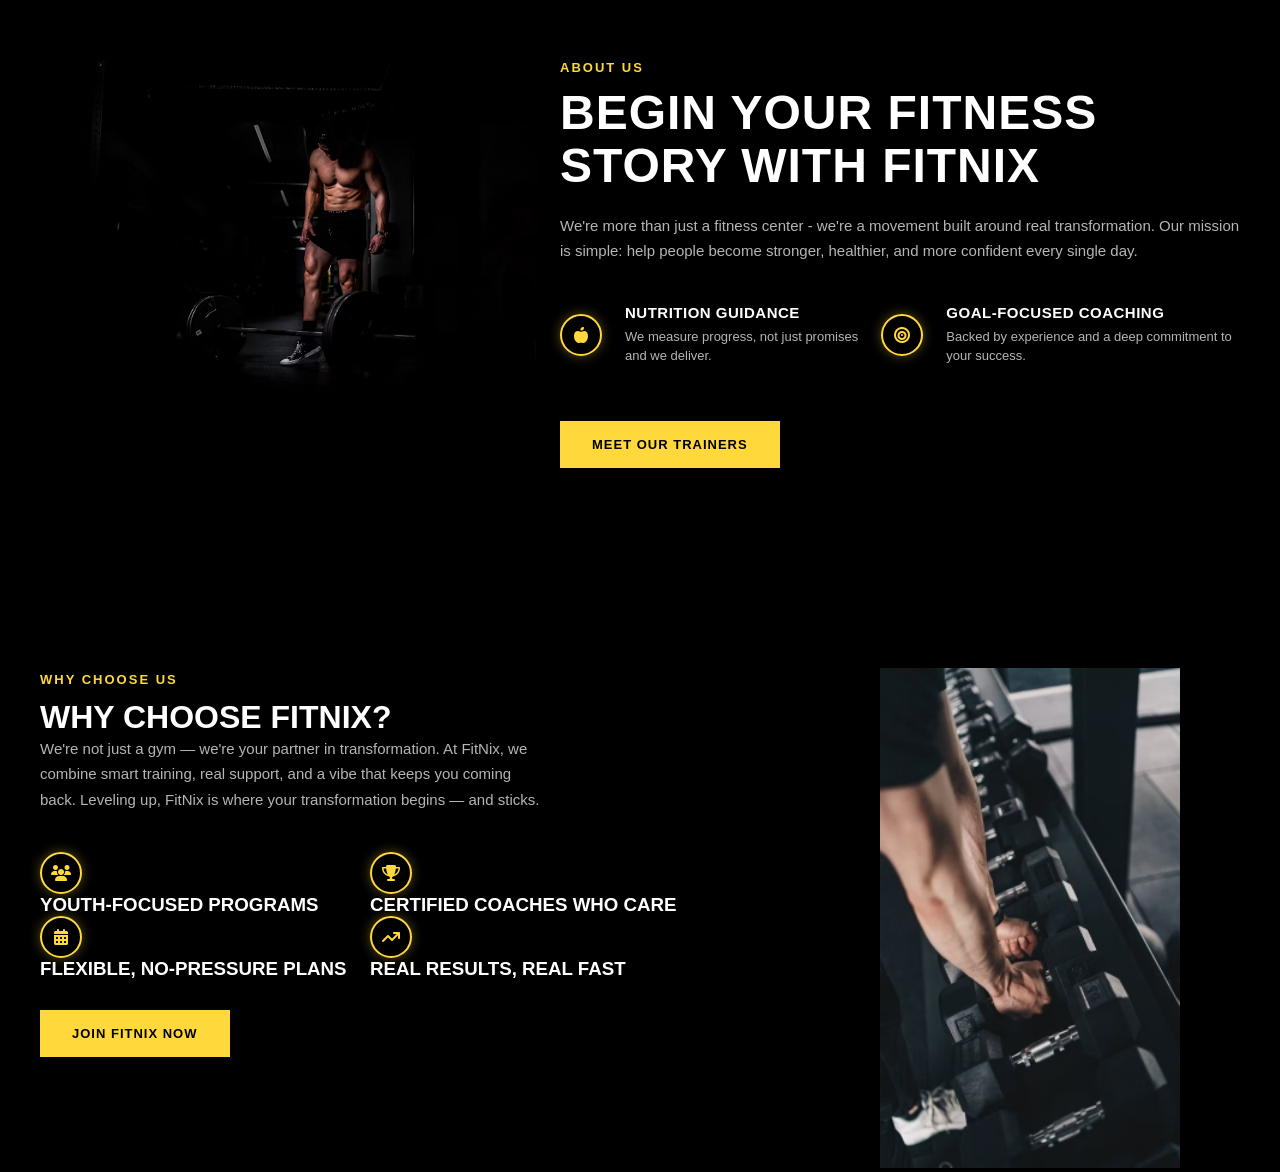
==== about.html @ 38796e78 "ajouter un style CSS au page why choose fitnix?" ====
<!DOCTYPE html>
<html lang="en">
<head>
    <meta charset="UTF-8">
    <meta name="viewport" content="width=device-width, initial-scale=1.0">
    <title>About Us | Your Journey to a Healthier, Stronger You</title>
    <link rel="stylesheet" href="css/about.css">
    <link rel="stylesheet" href="https://cdnjs.cloudflare.com/ajax/libs/font-awesome/6.5.0/css/all.min.css">
</head>
<body>
<section class="About">
    <div class="image">
        <img src="image/aboutimg.jpg"  alt="">
    </div>

    <div class="prin">

        <div class="big-title">
            <p class="about-label">ABOUT US</p>
            <h1>BEGIN YOUR FITNESS STORY WITH FITNIX</h1>
            <p>We're more than just a fitness center - we're a movement built around real transformation. Our mission is simple: help people become stronger, healthier, and more confident every single day.</p>
        </div>
        <div class="icons-div">
        <div class="title-min">
            <i class="fa-solid fa-apple-whole"></i>
            <h3>NUTRITION GUIDANCE</h3>
            <p>We measure progress, not just promises and we deliver.</p>
        </div>

        <div class="title-minn">
            <i class="fa-solid fa-bullseye"></i>
            <h3>GOAL-FOCUSED COACHING</h3>
            <p>Backed by experience and a deep commitment to your success.</p>
        </div>
        </div>

        <div class="button">
            <button type="submit" class="submit-button">MEET OUR TRAINERS</button>
        </div>

    </div>
 </section>
   <div class="imagee">
        <img src="image/about2.jpg" alt="">
    </div>
<div class= "totale">
    <div class="big-titlee">

        <p class="about-label">WHY CHOOSE US</p>
        <h1>WHY CHOOSE FITNIX?</h1>
        <p>We're not just a gym — we're your partner in transformation. At FitNix, we combine smart training, real support, and a vibe that keeps you coming back. Leveling up, FitNix is where your transformation begins — and sticks.</p>
    </div>
<div class="icon-div">
    <div class="titles-min">
        <i class="fa-solid fa-users"></i>
      <h3>YOUTH-FOCUSED PROGRAMS</h3>
    
    
         <i class="fa-solid fa-calendar-days"></i>
        <h3>FLEXIBLE, NO-PRESSURE PLANS</h3>
    </div>

    <div class="titles-minn">
        
        
       <i class="fa-solid fa-trophy"></i>
        <h3>CERTIFIED COACHES WHO CARE</h3>
        
            <i class="fa-solid fa-arrow-trend-up"></i>
 
                  <h3>REAL RESULTS, REAL FAST</h3>
    
    </div>
</div>
    <div class="button">
            <button type="submit" class="submit-button">JOIN FITNIX NOW
        </button>
    </div>
</div>


</body>
</html>
---- css/about.css ----
* {
    margin: 0;
    padding: 0;
    box-sizing: border-box;
}

body {
    background: black;
    color: #fff;
    font-family: 'Arial', sans-serif;
    padding: 60px 40px;
}

.About{
    display: flex;
    gap: 20px;
}
.image img {
    object-fit: cover;
    display: block;
    width: 500px;
    height: 100%;
}
.image
.prin {
    max-width: 600px;
}

.about-label {
    color: #FFD93B;
    font-size: 13px;
    font-weight: 700;
    letter-spacing: 2px;
    text-transform: uppercase;
    margin-bottom: 12px;
}

.big-title h1 {
    font-size: 48px;
    font-weight: 900;
    line-height: 1.1;
    text-transform: uppercase;
    margin-bottom: 20px;
    letter-spacing: 1px;
}

.big-title > p:not(.about-label) {
    color: #b5b5b5;
    font-size: 15px;
    line-height: 1.7;
    margin-bottom: 40px;
}

.title-min,
.title-minn {
    display: grid;
    grid-template-columns: 50px 1fr;
    grid-template-rows: auto auto;
    column-gap: 15px;
    row-gap: 6px;
    margin-bottom: 25px;
    align-items: center;
}

.title-min i,
.title-minn i {
    grid-row: 1 / 3;
    width: 42px;
    height: 42px;
    border: 2px solid #FFD93B;
    border-radius: 50%;
    display: flex;
    align-items: center;
    justify-content: center;
    color: #FFD93B;
    font-size: 16px;
    box-shadow: 0 0 12px rgba(255, 217, 59, 0.35);
    transition: all 0.3s ease;
}

.title-min i:hover,
.title-minn i:hover {
    background: #FFD93B;
    color: #000;
    box-shadow: 0 0 22px rgba(255, 217, 59, 0.8);
}

.title-min h3,
.title-minn h3 {
    font-size: 15px;
    font-weight: 800;
    text-transform: uppercase;
    letter-spacing: 0.5px;
    color: #fff;
}
.icons-div{
    display: flex;
}
.title-min p,
.title-minn p {
    font-size: 13px;
    color: #b5b5b5;
    line-height: 1.5;
}

.button {
    margin-top: 30px;
}

.submit-button {
    background: #FFD93B;
    color: #000;
    border: none;
    padding: 16px 32px;
    font-weight: 800;
    font-size: 13px;
    letter-spacing: 1px;
    text-transform: uppercase;
    cursor: pointer;
    transition: all 0.3s ease;
}

.submit-button:hover {
    background: #fff;
    transform: translateY(-2px);
    box-shadow: 0 6px 20px rgba(255, 217, 59, 0.4);
}

.imagee img{
    margin-left:70%;
    margin-top: 200px;
    width: 300px;
    height: 500px;

}
.totale{
    margin-top: -500px;
}

.big-titlee> p:not(.about-label) {
    color: #b5b5b5;
    font-size: 15px;
    line-height: 1.7;
    margin-bottom: 40px;
    width: 500px;
    
}
.titles-min,.titles-minn{
     
    grid-template-columns: 50px 1fr;
    grid-template-rows: auto auto;
    column-gap: 15px;
    row-gap: 6px;
    margin-bottom: 25px;
    align-items: center;
}


.titles-min i,
.titles-minn i{
     grid-row: 1 / 3;
    width: 42px;
    height: 42px;
    border: 2px solid #FFD93B;
    border-radius: 50%;
    display: flex;
    align-items: center;
    justify-content: center;
    color: #FFD93B;
    font-size: 16px;
    box-shadow: 0 0 12px rgba(255, 217, 59, 0.35);
    transition: all 0.3s ease;
     
}
.titles-min i:hover,
.titles-minn i:hover{
     background: #FFD93B;
    color: #000;
    box-shadow: 0 0 22px rgba(255, 217, 59, 0.8);
}


.titles-minn{
    margin-top: -153px;
    margin-left:330px;
}
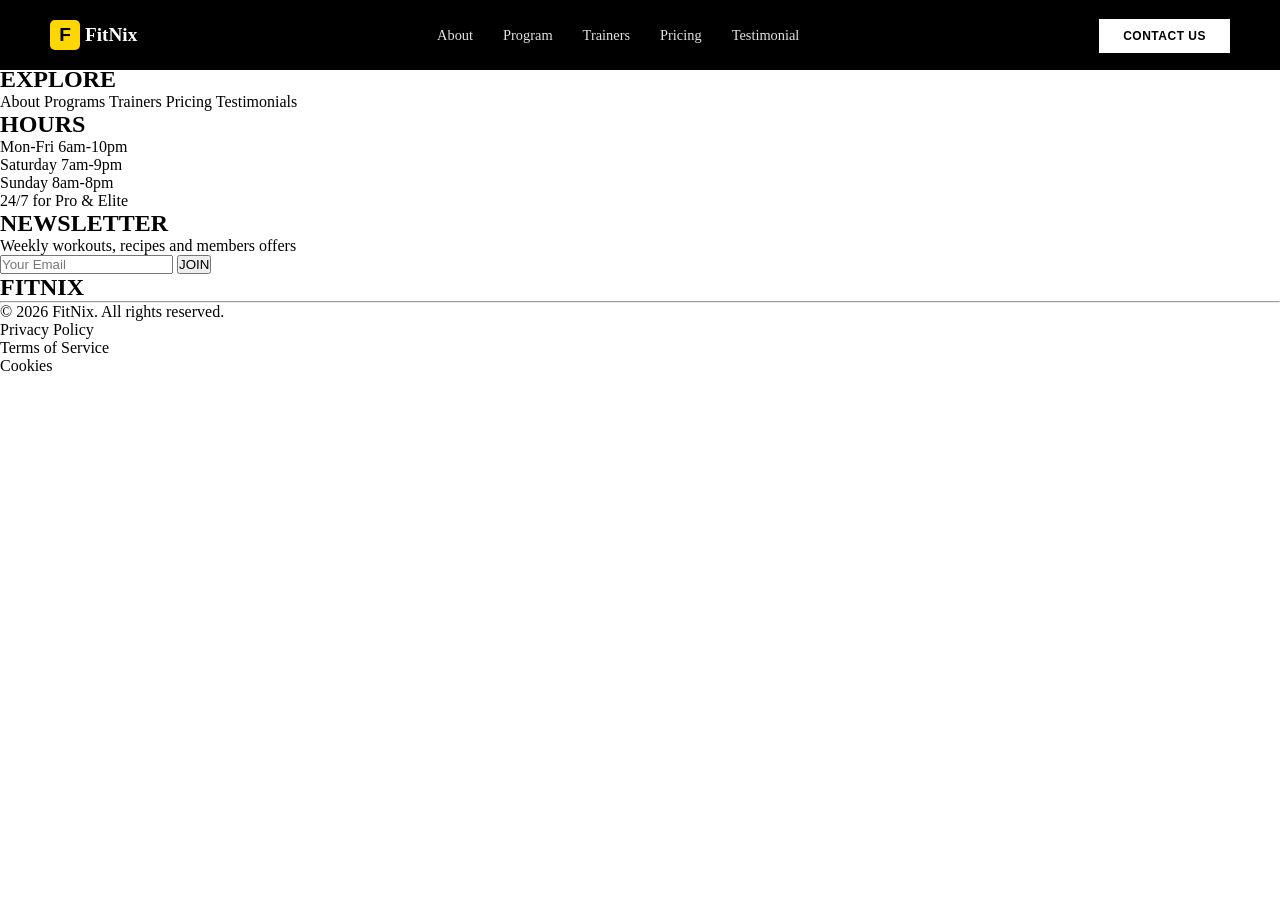
==== commit f477c189: "Ajouté about.html with navigation and footer html structure" ====
--- a/about.html
+++ b/about.html
@@ -1,83 +1,98 @@
-<!DOCTYPE html>
-<html lang="en">
-<head>
-    <meta charset="UTF-8">
-    <meta name="viewport" content="width=device-width, initial-scale=1.0">
-    <title>About Us | Your Journey to a Healthier, Stronger You</title>
-    <link rel="stylesheet" href="css/about.css">
-    <link rel="stylesheet" href="https://cdnjs.cloudflare.com/ajax/libs/font-awesome/6.5.0/css/all.min.css">
-</head>
-<body>
-<section class="About">
-    <div class="image">
-        <img src="image/aboutimg.jpg"  alt="">
-    </div>
-
-    <div class="prin">
-
-        <div class="big-title">
-            <p class="about-label">ABOUT US</p>
-            <h1>BEGIN YOUR FITNESS STORY WITH FITNIX</h1>
-            <p>We're more than just a fitness center - we're a movement built around real transformation. Our mission is simple: help people become stronger, healthier, and more confident every single day.</p>
-        </div>
-        <div class="icons-div">
-        <div class="title-min">
-            <i class="fa-solid fa-apple-whole"></i>
-            <h3>NUTRITION GUIDANCE</h3>
-            <p>We measure progress, not just promises and we deliver.</p>
-        </div>
-
-        <div class="title-minn">
-            <i class="fa-solid fa-bullseye"></i>
-            <h3>GOAL-FOCUSED COACHING</h3>
-            <p>Backed by experience and a deep commitment to your success.</p>
-        </div>
-        </div>
-
-        <div class="button">
-            <button type="submit" class="submit-button">MEET OUR TRAINERS</button>
-        </div>
-
-    </div>
- </section>
-   <div class="imagee">
-        <img src="image/about2.jpg" alt="">
-    </div>
-<div class= "totale">
-    <div class="big-titlee">
-
-        <p class="about-label">WHY CHOOSE US</p>
-        <h1>WHY CHOOSE FITNIX?</h1>
-        <p>We're not just a gym — we're your partner in transformation. At FitNix, we combine smart training, real support, and a vibe that keeps you coming back. Leveling up, FitNix is where your transformation begins — and sticks.</p>
-    </div>
-<div class="icon-div">
-    <div class="titles-min">
-        <i class="fa-solid fa-users"></i>
-      <h3>YOUTH-FOCUSED PROGRAMS</h3>
-    
-    
-         <i class="fa-solid fa-calendar-days"></i>
-        <h3>FLEXIBLE, NO-PRESSURE PLANS</h3>
-    </div>
-
-    <div class="titles-minn">
-        
-        
-       <i class="fa-solid fa-trophy"></i>
-        <h3>CERTIFIED COACHES WHO CARE</h3>
-        
-            <i class="fa-solid fa-arrow-trend-up"></i>
- 
-                  <h3>REAL RESULTS, REAL FAST</h3>
-    
-    </div>
-</div>
-    <div class="button">
-            <button type="submit" class="submit-button">JOIN FITNIX NOW
-        </button>
-    </div>
-</div>
-
-
-</body>
-</html>+<!DOCTYPE html>
+<html lang="fr">
+<head>
+    <meta charset="UTF-8">
+    <meta name="viewport" content="width=device-width, initial-scale=1.0">
+    <title>Navbar FitNix</title>
+    <link rel="stylesheet" href="./css/navigation.css">
+    <link rel="stylesheet" href="./css/footer.css"> 
+</head>
+<body>
+    
+    <nav class="navbar">
+        <div class="logo">
+            <div class="logo-icon">F</div>
+            <span class="logo-text">FitNix</span>
+        </div>
+
+        <ul class="nav-links">
+            <li><a href="#">About</a></li>
+            <li><a href="#">Program</a></li>
+            <li><a href="#">Trainers</a></li>
+            <li><a href="#">Pricing</a></li>
+            <li><a href="#">Testimonial</a></li>
+        </ul>
+
+        <div class="nav-action">
+            <a href="#" class="btn-contact">CONTACT US</a>
+        </div>
+    </nav>
+
+    <footer>
+        <div class="container">
+            <div class="logo-con">
+                <div class="logo">
+                <div class="logo-icon">F</div>
+            <span class="logo-text">FitNix</span>
+                </div>
+                <p>Science-backend training, expert coaching 
+                   and a community that never lets you quit
+                </p>
+                <div class ="logos">
+                    <a>IG</a>
+                    <a>FB</a>
+                    <a>X</a>
+                    <a>YT</a>
+                    <a>TT</a>
+                </div>
+            </div>
+            
+
+            <div class="explore-con">
+                <h2>EXPLORE</h2>
+                    <nav class="explore-nav">
+                    <a>About</a>
+                    <a>Programs</a>
+                    <a>Trainers</a>
+                    <a>Pricing</a>
+                    <a>Testimonials</a>
+                    </nav>
+            </div>
+            <div class="hours-con">
+                
+                    <h2>HOURS</h2>
+                    <nav class="hours-nav">
+                    <ul>
+                        <li>Mon-Fri 6am-10pm</li>
+                        <li>Saturday 7am-9pm</li>
+                        <li>Sunday 8am-8pm</li>
+                        <li class="4th">24/7 for Pro & Elite</li>
+                    </ul>
+                </nav>
+            </div>
+            <div class="sell-con">
+                <h2>NEWSLETTER</h2>
+                <p>Weekly workouts, recipes and members offers</p>
+                    <form class="footer-form">
+                    <input class="setter-inp" placeholder="Your Email">
+                    <button class="but font-but">JOIN</button>
+                    </form>
+            </div>
+            </div>
+            <div class="footer-title">
+                <h2>FITNIX</h2>
+            </div>
+            <hr>
+            <div class="footer-bottom">
+            <span>© 2026 FitNix. All rights reserved.</span>
+            <div class="p-bottom">
+                <p>Privacy Policy</p>
+                <p>Terms of Service</p>
+                <p>Cookies</p>
+            </div>
+            </div>
+    </footer>
+    
+
+</body>
+</html>
--- a/css/navigation.css
+++ b/css/navigation.css
@@ -0,0 +1,90 @@
+* {
+            margin: 0;
+            padding: 0;
+            box-sizing: border-box;
+        }
+
+        @import url('https://fonts.googleapis.com/css2?family=Oswald:wght@700&display=swap');
+
+        .navbar {
+            display: flex;
+            justify-content: space-between;
+            align-items: center;
+            padding: 20px 50px;
+            background-color: transparent;
+            width: 100%;
+            position: absolute;
+            top: 0;
+            left: 0;
+            z-index: 1000;
+            background-color: black;
+            position: fixed;
+        }
+
+        .logo {
+            display: flex;
+            align-items: center;
+            gap: 5px;
+            color: white;
+            font-weight: bold;
+            font-size: 1.2rem;
+        }
+
+        .logo-icon {
+            background-color: #FFD700;
+            color: #000;
+            width: 30px;
+            height: 30px;
+            display: flex;
+            justify-content: center;
+            align-items: center;
+            border-radius: 5px;
+            font-weight: 900;
+            font-family: 'Oswald', sans-serif;
+        }
+
+        .nav-links {
+            display: flex;
+            list-style: none;
+            gap: 30px;
+        }
+
+        .nav-links li a {
+            text-decoration: none;
+            color: #e0e0e0;
+            font-size: 0.9rem;
+            font-weight: 400;
+            transition: color 0.3s ease;
+        }
+
+        .nav-links li a:hover {
+            color: #fff;
+        }
+
+        .btn-contact {
+            text-decoration: none;
+            background-color: #ffffff;
+            color: #000000;
+            padding: 10px 24px;
+            font-size: 0.75rem;
+            font-weight: 700;
+            text-transform: uppercase;
+            letter-spacing: 0.5px;
+            transition: background-color 0.3s ease;
+            font-family: 'Oswald', sans-serif;
+        }
+
+        .btn-contact:hover {
+            background-color: #ddd;
+        }
+
+        @media (max-width: 900px) {
+            .navbar {
+                padding: 20px;
+            }
+            .nav-links {
+                display: none;
+            }
+        }
+        main{width: 100%;height: 600px;}
+       
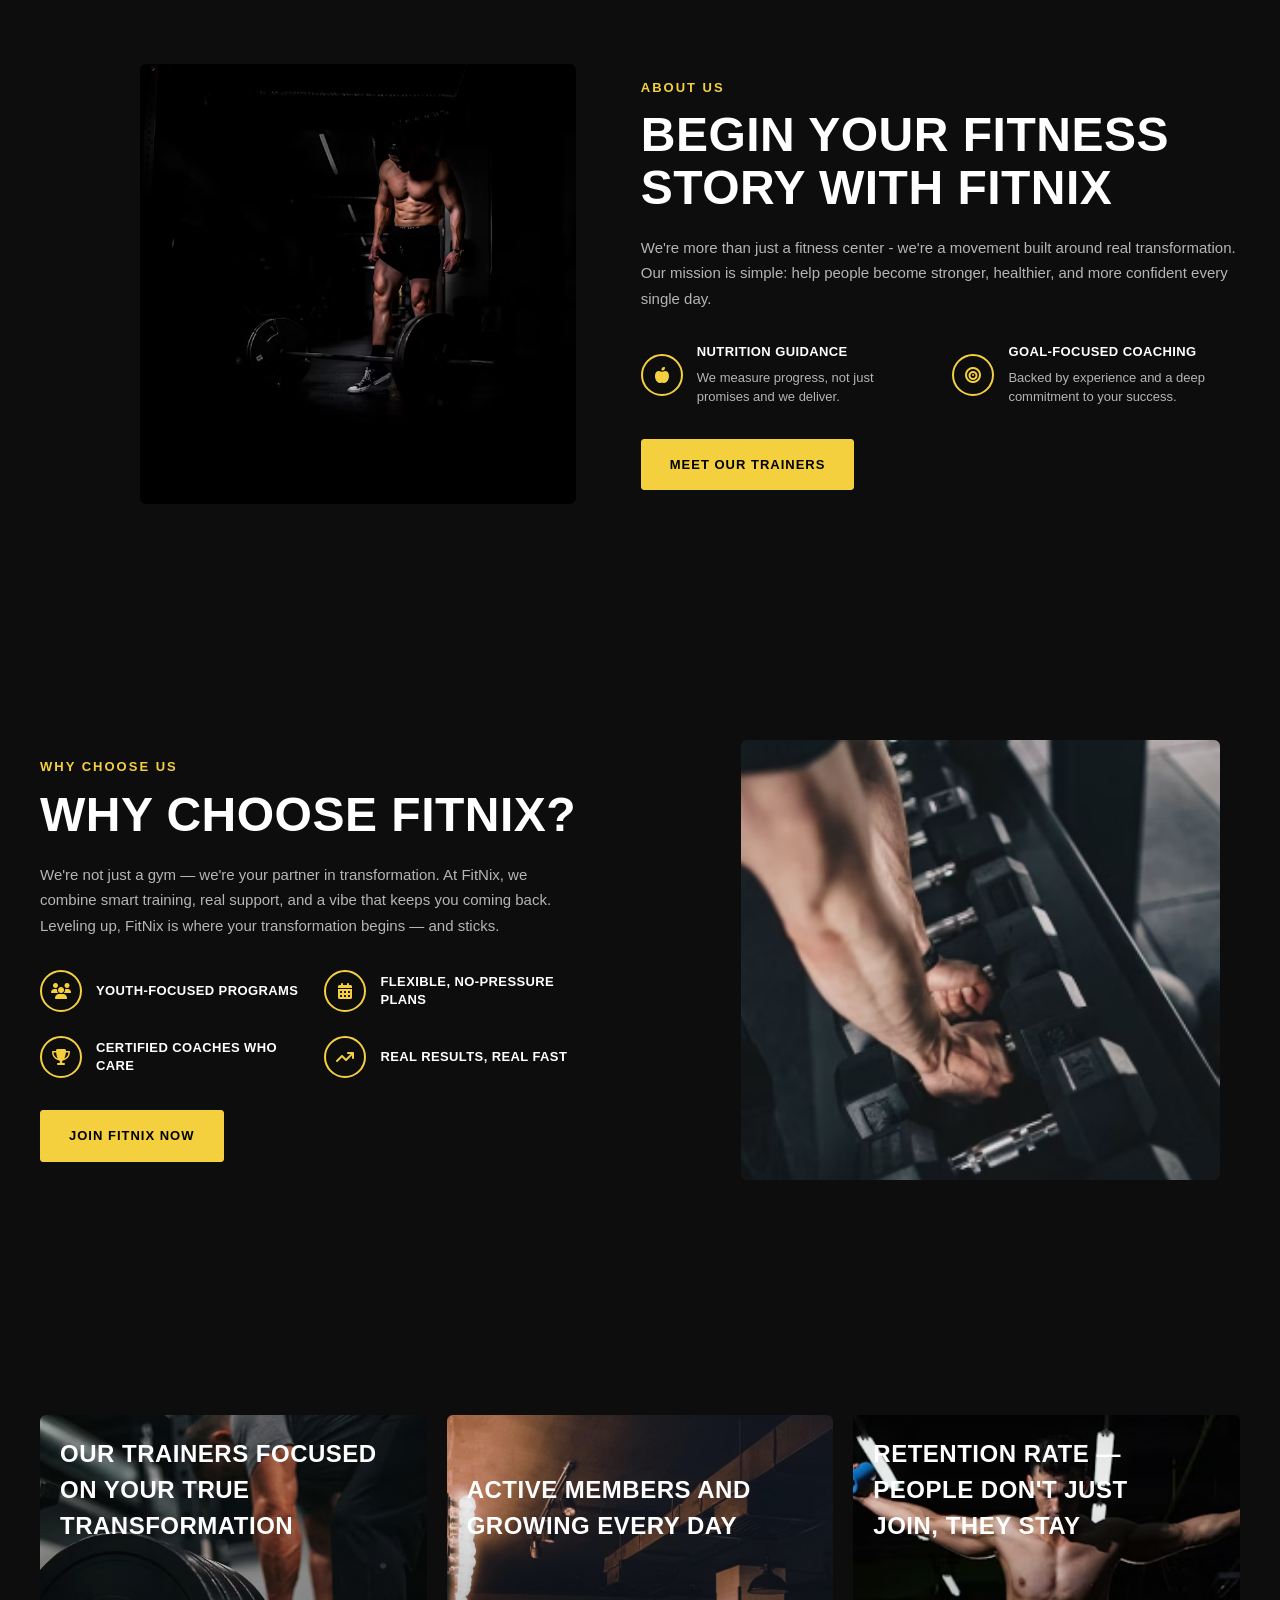
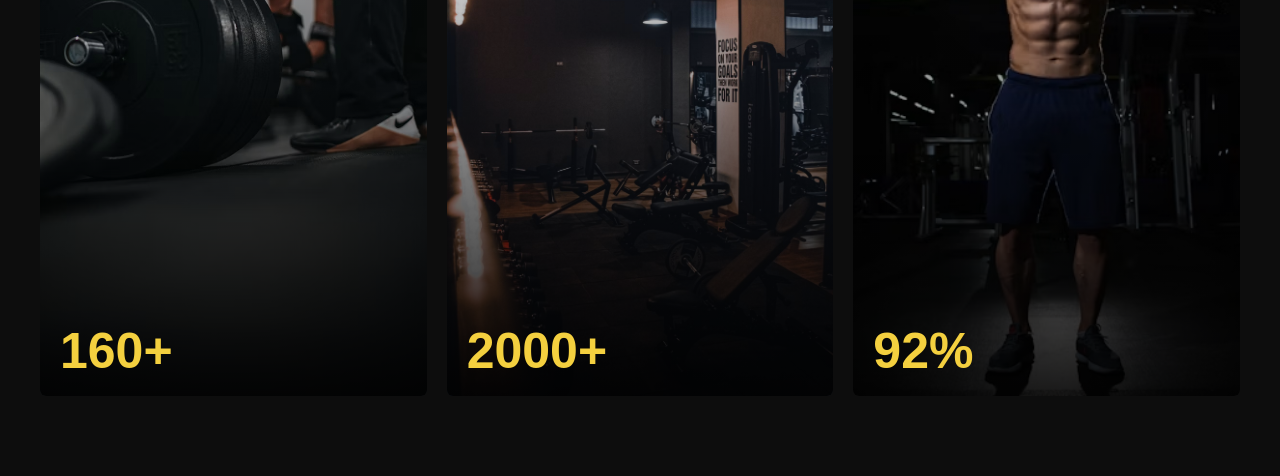
==== commit 3ed1355e: "Update About Us images, styling, and text overlays" ====
--- a/about.html
+++ b/about.html
@@ -1,98 +1,106 @@
-<!DOCTYPE html>
-<html lang="fr">
-<head>
-    <meta charset="UTF-8">
-    <meta name="viewport" content="width=device-width, initial-scale=1.0">
-    <title>Navbar FitNix</title>
-    <link rel="stylesheet" href="./css/navigation.css">
-    <link rel="stylesheet" href="./css/footer.css"> 
-</head>
-<body>
-    
-    <nav class="navbar">
-        <div class="logo">
-            <div class="logo-icon">F</div>
-            <span class="logo-text">FitNix</span>
-        </div>
-
-        <ul class="nav-links">
-            <li><a href="#">About</a></li>
-            <li><a href="#">Program</a></li>
-            <li><a href="#">Trainers</a></li>
-            <li><a href="#">Pricing</a></li>
-            <li><a href="#">Testimonial</a></li>
-        </ul>
-
-        <div class="nav-action">
-            <a href="#" class="btn-contact">CONTACT US</a>
-        </div>
-    </nav>
-
-    <footer>
-        <div class="container">
-            <div class="logo-con">
-                <div class="logo">
-                <div class="logo-icon">F</div>
-            <span class="logo-text">FitNix</span>
-                </div>
-                <p>Science-backend training, expert coaching 
-                   and a community that never lets you quit
-                </p>
-                <div class ="logos">
-                    <a>IG</a>
-                    <a>FB</a>
-                    <a>X</a>
-                    <a>YT</a>
-                    <a>TT</a>
-                </div>
-            </div>
-            
-
-            <div class="explore-con">
-                <h2>EXPLORE</h2>
-                    <nav class="explore-nav">
-                    <a>About</a>
-                    <a>Programs</a>
-                    <a>Trainers</a>
-                    <a>Pricing</a>
-                    <a>Testimonials</a>
-                    </nav>
-            </div>
-            <div class="hours-con">
-                
-                    <h2>HOURS</h2>
-                    <nav class="hours-nav">
-                    <ul>
-                        <li>Mon-Fri 6am-10pm</li>
-                        <li>Saturday 7am-9pm</li>
-                        <li>Sunday 8am-8pm</li>
-                        <li class="4th">24/7 for Pro & Elite</li>
-                    </ul>
-                </nav>
-            </div>
-            <div class="sell-con">
-                <h2>NEWSLETTER</h2>
-                <p>Weekly workouts, recipes and members offers</p>
-                    <form class="footer-form">
-                    <input class="setter-inp" placeholder="Your Email">
-                    <button class="but font-but">JOIN</button>
-                    </form>
-            </div>
-            </div>
-            <div class="footer-title">
-                <h2>FITNIX</h2>
-            </div>
-            <hr>
-            <div class="footer-bottom">
-            <span>© 2026 FitNix. All rights reserved.</span>
-            <div class="p-bottom">
-                <p>Privacy Policy</p>
-                <p>Terms of Service</p>
-                <p>Cookies</p>
-            </div>
-            </div>
-    </footer>
-    
-
-</body>
-</html>
+<!DOCTYPE html>
+<html lang="en">
+<head>
+    <meta charset="UTF-8">
+    <meta name="viewport" content="width=device-width, initial-scale=1.0">
+    <title>About Us | Your Journey to a Healthier, Stronger You</title>
+    <link rel="stylesheet" href="css/about.css">
+    <link rel="stylesheet" href="https://cdnjs.cloudflare.com/ajax/libs/font-awesome/6.5.0/css/all.min.css">
+</head>
+<body>
+<main>
+<section class="about-section">
+    <div class="image">
+        <img src="image/man-standing-over-barbell.jpg" alt="Athlete preparing to lift a barbell">
+    </div>
+
+    <div class="prin">
+
+        <div class="big-title">
+            <p class="about-label">ABOUT US</p>
+            <h1>BEGIN YOUR FITNESS STORY WITH FITNIX</h1>
+            <p>We're more than just a fitness center - we're a movement built around real transformation. Our mission is simple: help people become stronger, healthier, and more confident every single day.</p>
+        </div>
+        <div class="icons-div">
+        <div class="title-min">
+            <i class="fa-solid fa-apple-whole"></i>
+            <h3>NUTRITION GUIDANCE</h3>
+            <p>We measure progress, not just promises and we deliver.</p>
+        </div>
+
+        <div class="title-minn">
+            <i class="fa-solid fa-bullseye"></i>
+            <h3>GOAL-FOCUSED COACHING</h3>
+            <p>Backed by experience and a deep commitment to your success.</p>
+        </div>
+        </div>
+        <div class="button">
+            <a href="contact.html" class="submit-button">MEET OUR TRAINERS</a>
+        </div>
+
+    </div>
+ </section>
+<section class="why-section">
+<div class="totale">
+    <div class="big-titlee">
+
+        <p class="about-label">WHY CHOOSE US</p>
+        <h2>WHY CHOOSE FITNIX?</h2>
+        <p>We're not just a gym — we're your partner in transformation. At FitNix, we combine smart training, real support, and a vibe that keeps you coming back. Leveling up, FitNix is where your transformation begins — and sticks.</p>
+    </div>
+<div class="why-features">
+    <article class="why-feature">
+        <i class="fa-solid fa-users"></i>
+        <h3>YOUTH-FOCUSED PROGRAMS</h3>
+    </article>
+
+    <article class="why-feature">
+        <i class="fa-solid fa-calendar-days"></i>
+        <h3>FLEXIBLE, NO-PRESSURE PLANS</h3>
+    </article>
+
+    <article class="why-feature">
+        <i class="fa-solid fa-trophy"></i>
+        <h3>CERTIFIED COACHES WHO CARE</h3>
+    </article>
+
+    <article class="why-feature">
+        <i class="fa-solid fa-arrow-trend-up"></i>
+        <h3>REAL RESULTS, REAL FAST</h3>
+    </article>
+</div>
+    <div class="button">
+        <a href="contact.html" class="submit-button">JOIN FITNIX NOW</a>
+    </div>
+</div>
+    <div class="imagee about2">
+        <img src="image/about2.jpg" alt="Athlete training with weights">
+    </div>
+</section>
+
+<section class="stats-section" aria-label="FitNix at a glance">
+    <article class="stat-card">
+        <img src="image/barbell-deadlift-closeup.jpg" alt="" loading="lazy">
+        <div class="info">
+            <p>OUR TRAINERS FOCUSED ON YOUR TRUE TRANSFORMATION</p>
+            <h2>160+</h2>
+        </div>
+    </article>
+    <article class="stat-card">
+        <img src="image/fitnix-contact-background.jpg" alt="" loading="lazy">
+        <div class="info">
+            <p>ACTIVE MEMBERS AND GROWING EVERY DAY</p>
+            <h2>2000+</h2>
+        </div>
+    </article>
+    <article class="stat-card">
+        <img src="image/man-cable-chest-fly.jpg" alt="" loading="lazy">
+        <div class="info">
+            <p>RETENTION RATE — PEOPLE DON'T JUST JOIN, THEY STAY</p>
+            <h2>92%</h2>
+        </div>
+    </article>
+</section>
+</main>
+</body>
+</html>
--- a/css/about.css
+++ b/css/about.css
@@ -0,0 +1,328 @@
+* {
+    margin: 0;
+    padding: 0;
+    box-sizing: border-box;
+}
+
+body {
+    background: #0d0d0d;
+    color: #fff;
+    font-family: Arial, Helvetica, sans-serif;
+    line-height: 1.5;
+}
+
+main {
+    width: min(1400px, 100%);
+    margin: 0 auto;
+    padding: 64px 40px 80px;
+}
+
+.about-section,
+.why-section {
+    display: grid;
+    grid-template-columns: minmax(0, 1fr) minmax(0, 1.1fr);
+    align-items: center;
+    gap: 56px;
+}
+
+.image,
+.imagee {
+    min-width: 0;
+    height: 50%;
+    width: 80%;
+    min-height: 440px;
+    overflow: hidden;
+    border-radius: 6px;
+    margin-left:100px ;
+}
+
+.image img,
+.imagee img {
+    display: block;
+    width: 100%;
+    height: 100%;
+    min-height: 440px;
+    object-fit: cover;
+}
+
+.prin,
+.totale {
+    min-width: 0;
+}
+
+.about-label {
+    margin-bottom: 12px;
+    color: #f4d03f;
+    font-size: 13px;
+    font-weight: 700;
+    letter-spacing: 2px;
+    text-transform: uppercase;
+}
+
+.big-title h1,
+.big-titlee h2 {
+    margin-bottom: 20px;
+    font-size: clamp(32px, 4vw, 48px);
+    font-weight: 900;
+    line-height: 1.1;
+    text-transform: uppercase;
+    letter-spacing: 0.5px;
+}
+
+.big-title > p:not(.about-label),
+.big-titlee > p:not(.about-label) {
+    max-width: 600px;
+    margin-bottom: 32px;
+    color: #b5b5b5;
+    font-size: 15px;
+    line-height: 1.7;
+}
+
+.icons-div,
+.why-features {
+    display: grid;
+    grid-template-columns: repeat(2, minmax(0, 1fr));
+    gap: 24px;
+}
+
+.title-min,
+.title-minn {
+    display: grid;
+    grid-template-columns: 44px minmax(0, 1fr);
+    grid-template-rows: auto auto;
+    align-items: center;
+    column-gap: 12px;
+    row-gap: 6px;
+}
+
+.title-min i,
+.title-minn i,
+.why-feature i {
+    grid-row: 1 / 3;
+    display: flex;
+    width: 42px;
+    height: 42px;
+    align-items: center;
+    justify-content: center;
+    border: 2px solid #f4d03f;
+    border-radius: 50%;
+    color: #f4d03f;
+    font-size: 16px;
+    transition: background-color 0.2s ease, color 0.2s ease, box-shadow 0.2s ease;
+}
+
+.title-min i:hover,
+.title-minn i:hover,
+.why-feature i:hover {
+    background: #f4d03f;
+    color: #000;
+    box-shadow: 0 0 18px rgba(244, 208, 63, 0.45);
+}
+
+.title-min h3,
+.title-minn h3,
+.why-feature h3 {
+    font-size: 13px;
+    font-weight: 800;
+    line-height: 1.4;
+    text-transform: uppercase;
+    letter-spacing: 0.4px;
+}
+
+.title-min p,
+.title-minn p {
+    color: #b5b5b5;
+    font-size: 13px;
+    line-height: 1.5;
+}
+
+.button {
+    margin-top: 32px;
+}
+
+.submit-button {
+    display: inline-block;
+    padding: 15px 28px;
+    border: 1px solid #f4d03f;
+    border-radius: 3px;
+    background: #f4d03f;
+    color: #000;
+    font-size: 13px;
+    font-weight: 800;
+    letter-spacing: 1px;
+    text-align: center;
+    text-decoration: none;
+    text-transform: uppercase;
+    transition: background-color 0.2s ease, color 0.2s ease, transform 0.2s ease;
+}
+
+.submit-button:hover {
+    transform: translateY(-2px);
+    background: #fff;
+    border-color: #fff;
+}
+
+.submit-button:focus-visible {
+    outline: 2px solid #fff;
+    outline-offset: 4px;
+}
+
+.why-section {
+    margin-top: 96px;
+}
+
+.why-feature {
+    display: grid;
+    grid-template-columns: 44px minmax(0, 1fr);
+    align-items: center;
+    column-gap: 12px;
+}
+
+.why-feature i {
+    grid-row: auto;
+}
+
+.stats-section {
+    display: grid;
+    grid-template-columns: repeat(3, minmax(0, 1fr));
+    gap: 20px;
+    margin-top: 96px;
+}
+
+.stat-card {
+    position: relative;
+    min-width: 0;
+    min-height: 260px;
+    overflow: hidden;
+    border-radius: 6px;
+    background: #1a1a1a;
+}
+
+.stat-card::after {
+    position: absolute;
+    inset: 0;
+    background: linear-gradient(0deg, rgba(0, 0, 0, 0.9), rgba(0, 0, 0, 0.08) 85%);
+    content: "";
+}
+
+.stat-card img {
+    display: block;
+    width: 100%;
+    height: 100%;
+    min-height: 260px;
+    object-fit: cover;
+}
+
+.info {
+    position: absolute;
+    z-index: 1;
+    right: 20px;
+    bottom: 20px;
+    left: 20px;
+}
+
+.info p {
+    max-width: 320px;
+    font-size: 13px;
+    font-weight: 700;
+    letter-spacing: 0.5px;
+    margin-bottom: 110%;
+    font-size: x-large;
+}
+
+.info h2 {
+    margin-top: 8px;
+    color: #f4d03f;
+    font-size: clamp(50px, 4vw, 48px);
+    line-height: 1;
+}
+
+@media (max-width: 900px) {
+    main {
+        padding: 48px 28px 64px;
+    }
+
+    .about-section,
+    .why-section {
+        grid-template-columns: minmax(0, 1fr) minmax(0, 1fr);
+        gap: 32px;
+    }
+
+    .image,
+    .imagee,
+    .image img,
+    .imagee img {
+        min-height: 380px;
+    }
+
+    .icons-div {
+        grid-template-columns: 1fr;
+        gap: 18px;
+    }
+
+    .stats-section {
+        gap: 14px;
+    }
+
+    .stat-card,
+    .stat-card img {
+        min-height: 220px;
+    }
+}
+
+@media (max-width: 640px) {
+    main {
+        padding: 32px 20px 48px;
+    }
+
+    .about-section,
+    .why-section {
+        grid-template-columns: 1fr;
+        gap: 28px;
+    }
+
+    .about-section .image {
+        order: 0;
+    }
+
+    .prin {
+        order: 1;
+    }
+
+    .image,
+    .imagee,
+    .image img,
+    .imagee img {
+        min-height: 300px;
+        max-height: 420px;
+    }
+
+    .icons-div,
+    .why-features {
+        grid-template-columns: 1fr;
+        gap: 20px;
+    }
+
+    .why-section,
+    .stats-section {
+        margin-top: 64px;
+    }
+
+    .stats-section {
+        grid-template-columns: 1fr;
+    }
+
+    .stat-card,
+    .stat-card img {
+        min-height: 240px;
+    }
+}
+
+@media (prefers-reduced-motion: reduce) {
+    *,
+    *::before,
+    *::after {
+        scroll-behavior: auto !important;
+        transition-duration: 0.01ms !important;
+    }
+}
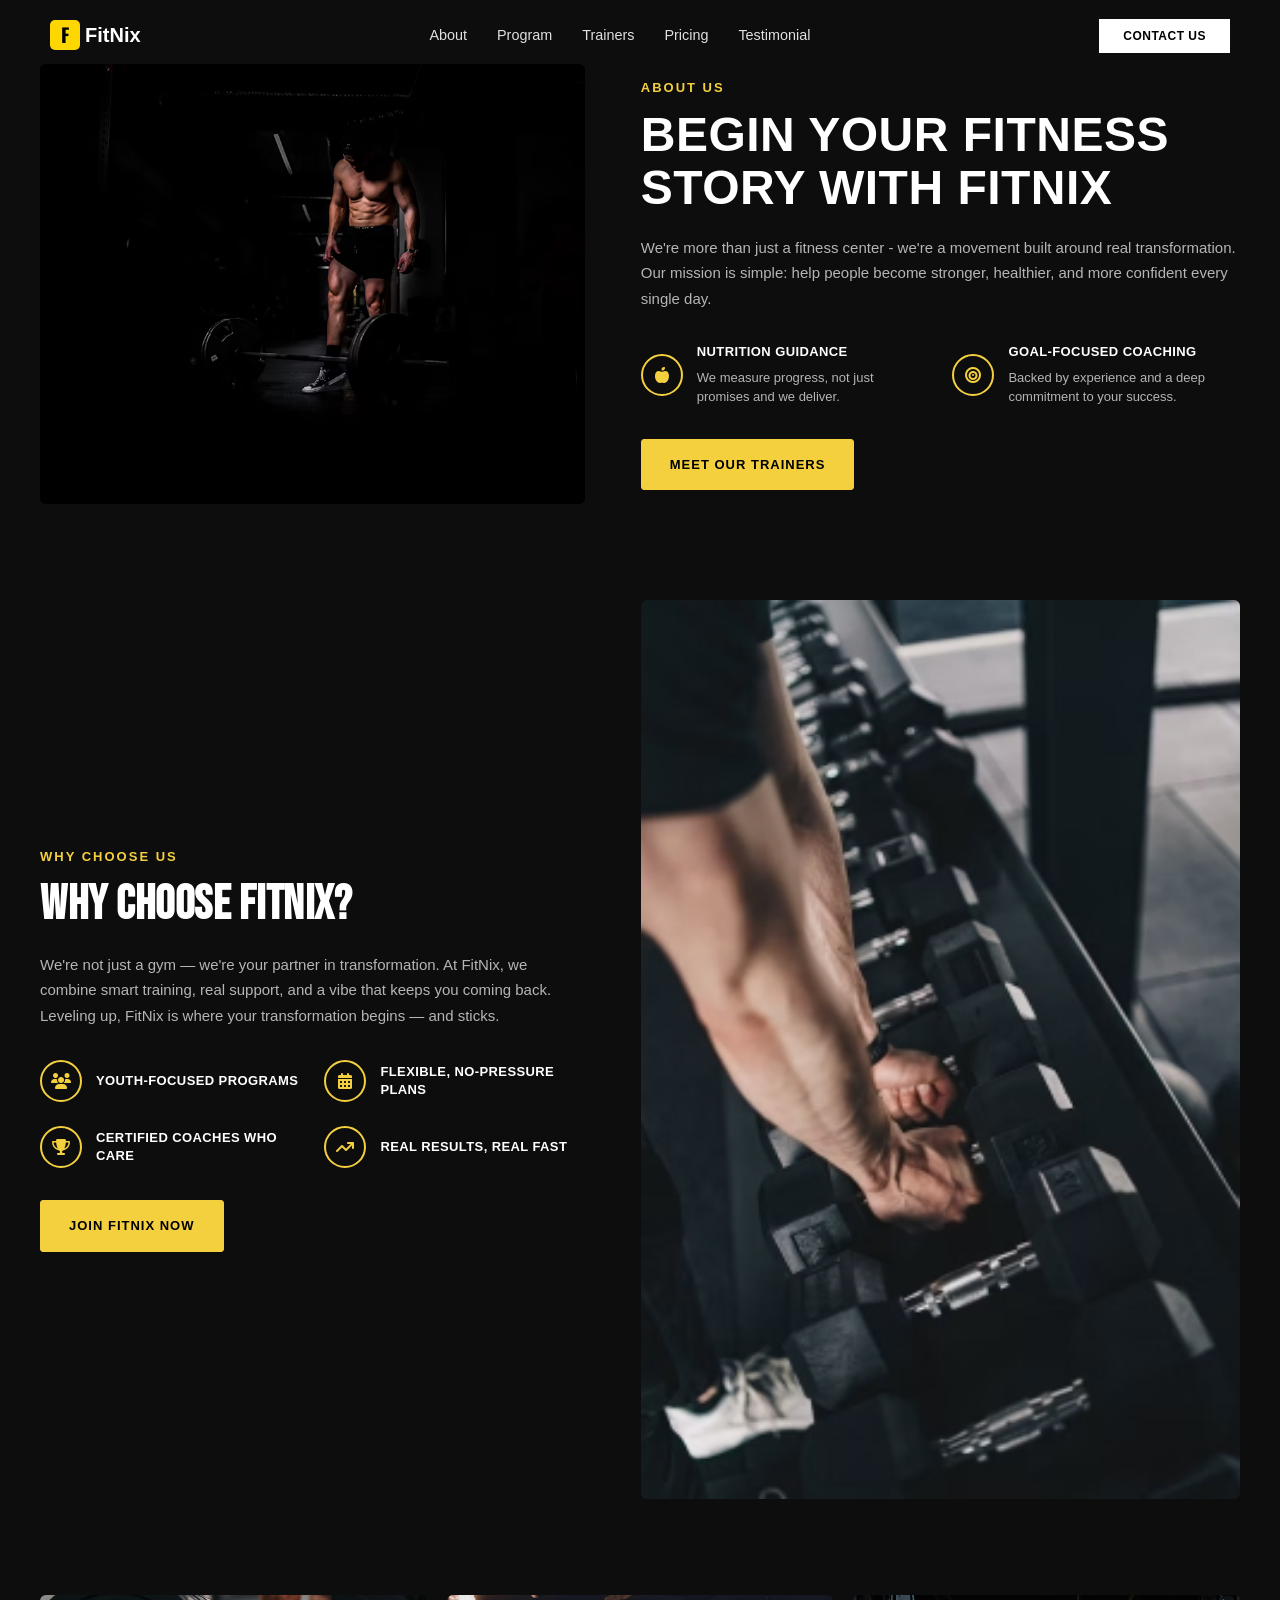
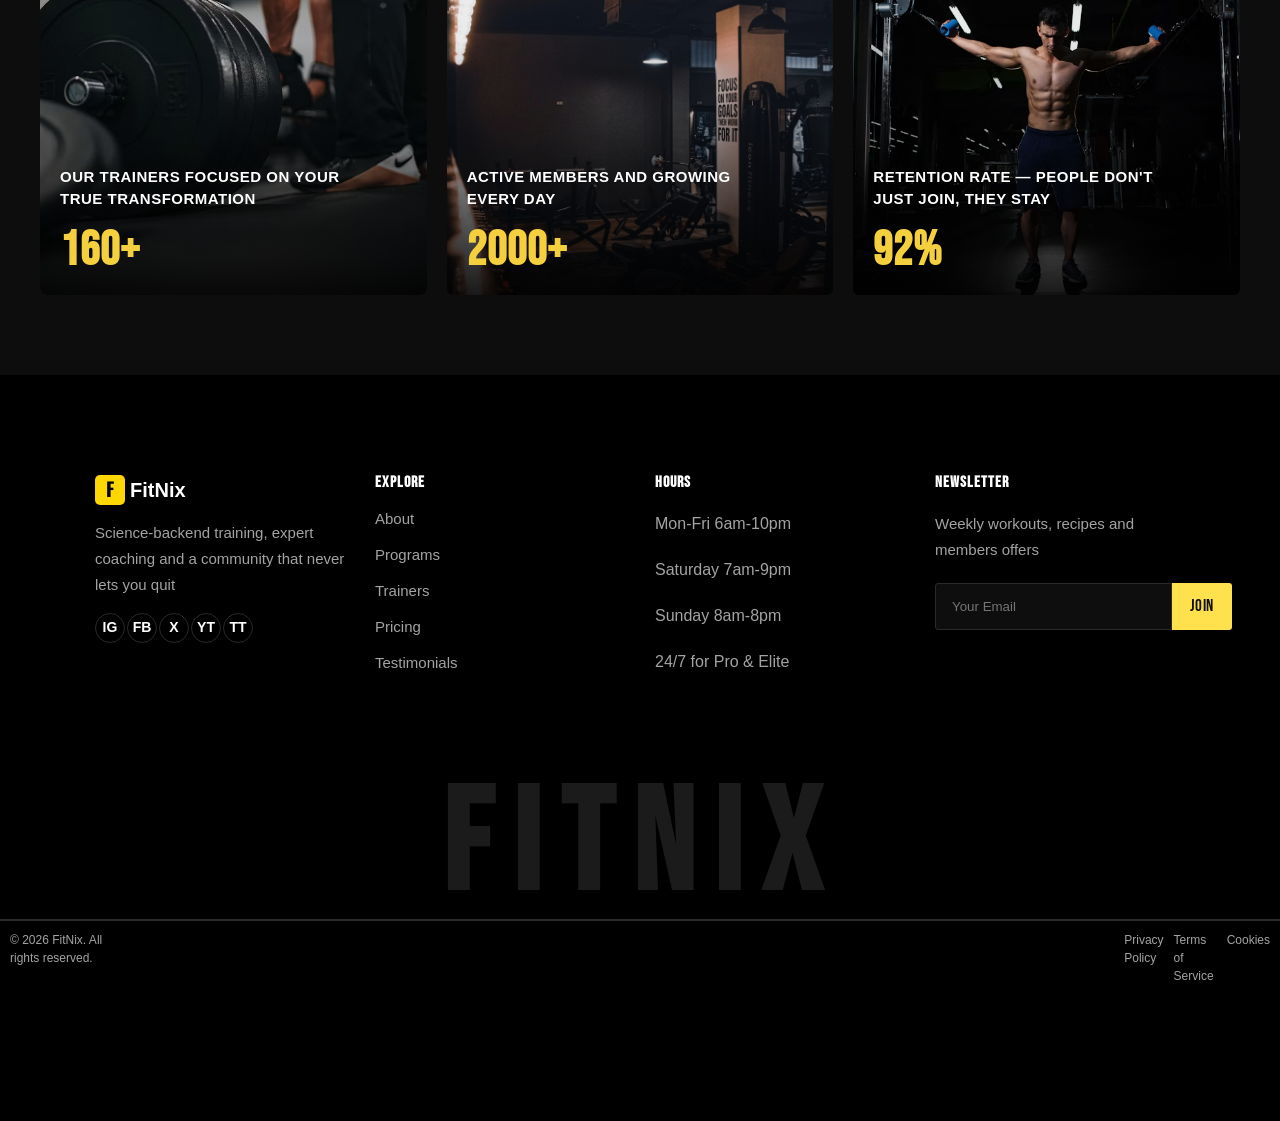
==== commit 7a5e019c: "Merge updated Amine branch with About and contact content" ====
--- a/about.html
+++ b/about.html
@@ -6,8 +6,28 @@
     <title>About Us | Your Journey to a Healthier, Stronger You</title>
     <link rel="stylesheet" href="css/about.css">
     <link rel="stylesheet" href="https://cdnjs.cloudflare.com/ajax/libs/font-awesome/6.5.0/css/all.min.css">
+    <link rel="stylesheet" href="./css/navigation.css">
+    <link rel="stylesheet" href="./css/footer.css">
 </head>
 <body>
+<nav class="navbar">
+        <div class="logo">
+            <div class="logo-icon">F</div>
+            <span class="logo-text">FitNix</span>
+        </div>
+
+        <ul class="nav-links">
+            <li><a href="#">About</a></li>
+            <li><a href="#">Program</a></li>
+            <li><a href="#">Trainers</a></li>
+            <li><a href="#">Pricing</a></li>
+            <li><a href="#">Testimonial</a></li>
+        </ul>
+
+        <div class="nav-action">
+            <a href="#" class="btn-contact">CONTACT US</a>
+        </div>
+    </nav>
 <main>
 <section class="about-section">
     <div class="image">
@@ -102,5 +122,69 @@
     </article>
 </section>
 </main>
+<footer>
+        <div class="container">
+            <div class="logo-con">
+                <div class="logo">
+                <div class="logo-icon">F</div>
+            <span class="logo-text">FitNix</span>
+                </div>
+                <p>Science-backend training, expert coaching 
+                   and a community that never lets you quit
+                </p>
+                <div class ="logos">
+                    <a>IG</a>
+                    <a>FB</a>
+                    <a>X</a>
+                    <a>YT</a>
+                    <a>TT</a>
+                </div>
+            </div>
+            
+
+            <div class="explore-con">
+                <h2>EXPLORE</h2>
+                    <nav class="explore-nav">
+                    <a>About</a>
+                    <a>Programs</a>
+                    <a>Trainers</a>
+                    <a>Pricing</a>
+                    <a>Testimonials</a>
+                    </nav>
+            </div>
+            <div class="hours-con">
+                
+                    <h2>HOURS</h2>
+                    <nav class="hours-nav">
+                    <ul>
+                        <li>Mon-Fri 6am-10pm</li>
+                        <li>Saturday 7am-9pm</li>
+                        <li>Sunday 8am-8pm</li>
+                        <li class="4th">24/7 for Pro & Elite</li>
+                    </ul>
+                </nav>
+            </div>
+            <div class="sell-con">
+                <h2>NEWSLETTER</h2>
+                <p>Weekly workouts, recipes and members offers</p>
+                    <form class="footer-form">
+                    <input class="setter-inp" placeholder="Your Email">
+                    <button class="but font-but">JOIN</button>
+                    </form>
+            </div>
+            </div>
+            <div class="footer-title">
+                <h2>FITNIX</h2>
+            </div>
+            <hr>
+            <div class="footer-bottom">
+            <span>© 2026 FitNix. All rights reserved.</span>
+            <div class="p-bottom">
+                <p>Privacy Policy</p>
+                <p>Terms of Service</p>
+                <p>Cookies</p>
+            </div>
+            </div>
+    </footer>
 </body>
-</html>+</html>
--- a/css/about.css
+++ b/css/about.css
@@ -1,3 +1,4 @@
+
 * {
     margin: 0;
     padding: 0;
@@ -9,6 +10,7 @@
     color: #fff;
     font-family: Arial, Helvetica, sans-serif;
     line-height: 1.5;
+    overflow-x: hidden;
 }
 
 main {
@@ -16,6 +18,8 @@
     margin: 0 auto;
     padding: 64px 40px 80px;
 }
+
+/* ABOUT SECTION */
 
 .about-section,
 .why-section {
@@ -28,12 +32,12 @@
 .image,
 .imagee {
     min-width: 0;
-    height: 50%;
-    width: 80%;
+    width: 100%;
+    height: 100%;
     min-height: 440px;
     overflow: hidden;
     border-radius: 6px;
-    margin-left:100px ;
+    margin: 0;
 }
 
 .image img,
@@ -67,6 +71,7 @@
     line-height: 1.1;
     text-transform: uppercase;
     letter-spacing: 0.5px;
+    overflow-wrap: break-word;
 }
 
 .big-title > p:not(.about-label),
@@ -77,6 +82,8 @@
     font-size: 15px;
     line-height: 1.7;
 }
+
+/* ICON FEATURES */
 
 .icons-div,
 .why-features {
@@ -108,7 +115,10 @@
     border-radius: 50%;
     color: #f4d03f;
     font-size: 16px;
-    transition: background-color 0.2s ease, color 0.2s ease, box-shadow 0.2s ease;
+    transition:
+        background-color 0.2s ease,
+        color 0.2s ease,
+        box-shadow 0.2s ease;
 }
 
 .title-min i:hover,
@@ -136,12 +146,15 @@
     line-height: 1.5;
 }
 
+/* BUTTONS */
+
 .button {
     margin-top: 32px;
 }
 
 .submit-button {
     display: inline-block;
+    max-width: 100%;
     padding: 15px 28px;
     border: 1px solid #f4d03f;
     border-radius: 3px;
@@ -153,7 +166,10 @@
     text-align: center;
     text-decoration: none;
     text-transform: uppercase;
-    transition: background-color 0.2s ease, color 0.2s ease, transform 0.2s ease;
+    transition:
+        background-color 0.2s ease,
+        color 0.2s ease,
+        transform 0.2s ease;
 }
 
 .submit-button:hover {
@@ -166,6 +182,8 @@
     outline: 2px solid #fff;
     outline-offset: 4px;
 }
+
+/* WHY CHOOSE US */
 
 .why-section {
     margin-top: 96px;
@@ -182,6 +200,8 @@
     grid-row: auto;
 }
 
+/* STATISTICS CARDS */
+
 .stats-section {
     display: grid;
     grid-template-columns: repeat(3, minmax(0, 1fr));
@@ -192,7 +212,7 @@
 .stat-card {
     position: relative;
     min-width: 0;
-    min-height: 260px;
+    min-height: 300px;
     overflow: hidden;
     border-radius: 6px;
     background: #1a1a1a;
@@ -201,15 +221,19 @@
 .stat-card::after {
     position: absolute;
     inset: 0;
-    background: linear-gradient(0deg, rgba(0, 0, 0, 0.9), rgba(0, 0, 0, 0.08) 85%);
+    background: linear-gradient(
+        0deg,
+        rgba(0, 0, 0, 0.9),
+        rgba(0, 0, 0, 0.08) 85%
+    );
     content: "";
+    pointer-events: none;
 }
 
 .stat-card img {
     display: block;
     width: 100%;
-    height: 100%;
-    min-height: 260px;
+    height: 300px;
     object-fit: cover;
 }
 
@@ -223,19 +247,21 @@
 
 .info p {
     max-width: 320px;
-    font-size: 13px;
+    margin-bottom: 16px;
+    font-size: 15px;
     font-weight: 700;
     letter-spacing: 0.5px;
-    margin-bottom: 110%;
-    font-size: x-large;
+    line-height: 1.5;
 }
 
 .info h2 {
     margin-top: 8px;
     color: #f4d03f;
-    font-size: clamp(50px, 4vw, 48px);
+    font-size: clamp(36px, 4vw, 48px);
     line-height: 1;
 }
+
+/* TABLETS */
 
 @media (max-width: 900px) {
     main {
@@ -244,12 +270,15 @@
 
     .about-section,
     .why-section {
-        grid-template-columns: minmax(0, 1fr) minmax(0, 1fr);
+        grid-template-columns: repeat(2, minmax(0, 1fr));
         gap: 32px;
     }
 
     .image,
-    .imagee,
+    .imagee {
+        min-height: 380px;
+    }
+
     .image img,
     .imagee img {
         min-height: 380px;
@@ -260,63 +289,186 @@
         gap: 18px;
     }
 
-    .stats-section {
-        gap: 14px;
-    }
-
-    .stat-card,
-    .stat-card img {
-        min-height: 220px;
-    }
-}
-
-@media (max-width: 640px) {
-    main {
-        padding: 32px 20px 48px;
-    }
-
-    .about-section,
-    .why-section {
-        grid-template-columns: 1fr;
-        gap: 28px;
-    }
-
-    .about-section .image {
-        order: 0;
-    }
-
-    .prin {
-        order: 1;
-    }
-
-    .image,
-    .imagee,
-    .image img,
-    .imagee img {
-        min-height: 300px;
-        max-height: 420px;
-    }
-
-    .icons-div,
     .why-features {
         grid-template-columns: 1fr;
         gap: 20px;
     }
 
-    .why-section,
     .stats-section {
-        margin-top: 64px;
-    }
-
-    .stats-section {
-        grid-template-columns: 1fr;
+        gap: 14px;
     }
 
     .stat-card,
     .stat-card img {
         min-height: 240px;
-    }
-}
+        height: 260px;
+    }
+
+    .info {
+        right: 14px;
+        bottom: 16px;
+        left: 14px;
+    }
+
+    .info p {
+        font-size: 13px;
+    }
+}
+
+/* MOBILE PHONES */
+
+@media (max-width: 640px) {
+    main {
+        width: 100%;
+        padding: 32px 16px 48px;
+    }
+
+    .about-section,
+    .why-section {
+        grid-template-columns: minmax(0, 1fr);
+        gap: 28px;
+    }
+
+    .about-section .image {
+        order: 0;
+    }
+
+    .prin {
+        order: 1;
+    }
+
+    .image,
+    .imagee {
+        width: 100%;
+        height: 300px;
+        min-height: 0;
+        margin: 0;
+    }
+
+    .image img,
+    .imagee img {
+        width: 100%;
+        height: 100%;
+        min-height: 0;
+        object-fit: cover;
+    }
+
+    .big-title h1,
+    .big-titlee h2 {
+        font-size: clamp(28px, 8vw, 36px);
+        line-height: 1.15;
+    }
+
+    .big-title > p:not(.about-label),
+    .big-titlee > p:not(.about-label) {
+        margin-bottom: 24px;
+        font-size: 14px;
+    }
+
+    .icons-div,
+    .why-features {
+        grid-template-columns: minmax(0, 1fr);
+        gap: 20px;
+    }
+
+    .title-min h3,
+    .title-minn h3,
+    .why-feature h3 {
+        font-size: 12px;
+    }
+
+    .why-section {
+        margin-top: 64px;
+    }
+
+    .imagee {
+        height: 300px;
+    }
+
+    .stats-section {
+        grid-template-columns: minmax(0, 1fr);
+        gap: 20px;
+        margin-top: 64px;
+    }
+
+    .stat-card {
+        width: 100%;
+        height: 260px;
+        min-height: 260px;
+    }
+
+    .stat-card img {
+        width: 100%;
+        height: 100%;
+        min-height: 0;
+        object-fit: cover;
+    }
+
+    .info {
+        right: 16px;
+        bottom: 16px;
+        left: 16px;
+    }
+
+    .info p {
+        max-width: 100%;
+        margin-bottom: 16px;
+        font-size: 14px;
+        line-height: 1.5;
+    }
+
+    .info h2 {
+        font-size: 42px;
+    }
+
+    .button {
+        margin-top: 24px;
+    }
+
+    .submit-button {
+        padding: 14px 18px;
+        font-size: 12px;
+    }
+}
+
+/* SMALL MOBILE PHONES */
+
+@media (max-width: 380px) {
+    main {
+        padding-right: 12px;
+        padding-left: 12px;
+    }
+
+    .big-title h1,
+    .big-titlee h2 {
+        font-size: 27px;
+    }
+
+    .title-min,
+    .title-minn,
+    .why-feature {
+        grid-template-columns: 38px minmax(0, 1fr);
+        column-gap: 10px;
+    }
+
+    .title-min i,
+    .title-minn i,
+    .why-feature i {
+        width: 36px;
+        height: 36px;
+        font-size: 14px;
+    }
+
+    .info p {
+        font-size: 13px;
+    }
+
+    .info h2 {
+        font-size: 38px;
+    }
+}
+
+/* ACCESSIBILITY */
 
 @media (prefers-reduced-motion: reduce) {
     *,
@@ -324,5 +476,7 @@
     *::after {
         scroll-behavior: auto !important;
         transition-duration: 0.01ms !important;
-    }
-}
+        animation-duration: 0.01ms !important;
+        animation-iteration-count: 1 !important;
+    }
+}
--- a/css/navigation.css
+++ b/css/navigation.css
@@ -0,0 +1,110 @@
+* {
+            margin: 0;
+            padding: 0;
+            box-sizing: border-box;
+  }
+
+        @import url('https://fonts.googleapis.com/css2?family=Oswald:wght@700&display=swap');
+
+        .navbar {
+            display: flex;
+            justify-content: space-between;
+            align-items: center;
+            padding: 20px 50px;
+            width: 100%;
+            position: absolute;
+            top: 0;
+            left: 0;
+            z-index: 1000;
+            
+            position: fixed;
+        }
+
+        .logo {
+            display: flex;
+            align-items: center;
+            gap: 5px;
+            color: white;
+            font-weight: bold;
+            font-size: 1.2rem;
+        }
+
+        .logo-icon {
+            background-color: #FFD700;
+            color: #000;
+            width: 30px;
+            height: 30px;
+            display: flex;
+            justify-content: center;
+            align-items: center;
+            border-radius: 5px;
+            font-weight: 900;
+            font-family: 'Oswald', sans-serif;
+        }
+
+        .nav-links {
+            display: flex;
+            list-style: none;
+            gap: 30px;
+            font-family:Arial, Helvetica, sans-serif;;
+        }
+
+        .nav-links li a {
+            text-decoration: none;
+            color: #e0e0e0;
+            font-size: 0.9rem;
+            font-weight: 400;
+           
+        }
+
+        .nav-links li a:hover {
+            color: gold;
+            transition: 0.5s;
+        }
+
+        .btn-contact {
+            text-decoration: none;
+            background-color: #ffffff;
+            color: #000000;
+            padding: 10px 24px;
+            font-size: 0.75rem;
+            font-weight: 700;
+            text-transform: uppercase;
+            letter-spacing: 0.5px;
+            transition: background-color 0.3s ease;
+            font-family: Arial, Helvetica, sans-serif;
+        }
+        .but{background-color: white;border: none;border-radius: 5px;display: none;}
+        .but div{background-color: black;justify-items: center;height: 2px;width: 20px;margin: 6px;border-radius: 10px;}
+
+        .btn-contact:hover {
+            color: gold;
+            transform: scale(1.5);
+            transition: 0.5s;
+        }
+        .closed{display: none;}
+        .div-menu{display: none;}
+
+        @media (max-width: 900px) {
+            .navbar {
+                padding: 20px;
+            }
+            .nav-links {
+                display: none;
+            }
+            .but{display: block;cursor: pointer;}
+            .but:hover{transform: scale(1.5);
+                       transition: 0.6s;}
+            .div-menu{display: flex;flex-direction: column;position: relative;background-color: black;width: 200px;height: 200px;}
+            .isopened {display: flex;flex-direction: column;
+                        transition: 2s;background-color: black;
+                                     }
+            #menu a{font-family: Arial, Helvetica, sans-serif;color: #A3A3A3;font-size: 10px;text-decoration: none;position: absolute;}
+
+
+            
+
+        }
+       
+    
+       
--- a/css/footer.css
+++ b/css/footer.css
@@ -0,0 +1,210 @@
+@import url('https://fonts.googleapis.com/css2?family=Oswald:wght@700&display=swap');
+@import url('https://fonts.googleapis.com/css2?family=Bebas+Neue&display=swap');
+footer{
+   width: 100%;
+   background-color: black;
+   padding-top: 100px;
+   display: flex;
+   flex-direction: column;
+
+}
+.container{
+           width: 100%;
+           height: 300px;
+           display: flex;
+           justify-content: center;
+           gap: 30px;
+           }
+h2{font-size: 1rem;
+   }
+.logo-con {
+    width: 250px;
+    display: flex;
+    flex-direction: column;
+    gap: 15px;
+}
+.explore-con{
+   width: 250px;
+   display: flex;
+   flex-direction: column;
+   gap: 15px;
+}
+.explore-nav{display: flex;
+             flex-direction: column;
+             gap: 10px;}
+.hours-con{width: 250px;
+           display: flex;
+           flex-direction: column;
+           gap: 20px;}
+.hours-nav ul{display: flex;
+          flex-direction: column;
+          gap: 20px;
+          list-style: none;}
+.sell-con{width: 250px;
+          display: flex;
+          flex-direction: column;
+          gap: 20px;}
+.container p{
+font-family: Arial, Helvetica, sans-serif;
+font-style: normal;
+font-weight: 400;
+font-size: 15px;
+line-height: 26px;
+color: #A3A3A3;
+
+}
+.logo-text{color: white;
+           font-family: Arial, Helvetica, sans-serif;
+           font-size: 20px;}
+.explore-nav a{
+  font-family: Arial, Helvetica, sans-serif;
+font-style: normal;
+font-weight: 200;
+font-size: 15px;
+line-height: 26px;
+color: #A3A3A3;
+cursor: pointer;
+}
+.explore-nav a:hover{
+    color:gold;
+   transition: 1s;
+}
+.logos{
+   display: flex;
+   gap: 2px;
+   
+}
+.logos a{
+box-sizing: border-box;
+display: flex;
+flex-direction: row;
+justify-content: center;
+align-items: center;
+padding: 0px;
+color: white;
+font-family: Arial, Helvetica, sans-serif;
+font-size: 14px;
+width: 30px;
+height: 30px;
+font-weight: 700;
+
+border: 1px solid #2A2A2A;
+border-radius: 21px;
+
+flex: none;
+order: 0;
+flex-grow: 0;
+}
+h2{
+ font-family: 'Bebas Neue', sans-serif;
+    font-size: 16px;
+    font-weight: 700;
+    text-transform: uppercase;
+    letter-spacing: 1px;
+    color: #ffffff;
+    line-height: 1;
+}
+.hours-nav li {
+         font-family: Arial, Helvetica, sans-serif;
+         font-style: normal;
+         font-weight: 400;
+         font-size: 16px;
+         line-height: 26px;
+         color: #A3A3A3;
+         cursor: pointer;
+}
+.hours-nav li:hover{
+    color: gold;
+    transition: 0.5S;
+}
+.footer-form{display: flex;}
+.footer-form input{/* input */
+
+box-sizing: border-box;
+display: flex;
+flex-direction: column;
+align-items: flex-start;
+padding: 14px 16px;
+width: 236.8px;
+height: 47px;
+background: #0E0E0E;
+border: 1px solid #2A2A2A;
+border-radius: 3px 0px 0px 3px;
+flex: none;
+order: 0;
+align-self: stretch;
+flex-grow: 1;
+color: white;
+}
+.footer-form button{
+display: flex;
+flex-direction: column;
+align-items: flex-start;
+padding: 13px 18px;
+width: 60px;
+height: 47px;
+background: #FFE14D;
+border-radius: 0px 3px 3px 0px;
+flex: none;
+order: 1;
+align-self: stretch;
+flex-grow: 0;
+}
+.font-but{
+width: 24px;
+height: 20px;
+font-family: 'Bebas Neue';
+font-style: normal;
+font-weight: 400;
+font-size: 17px;
+line-height: 20px;
+display: flex;
+align-items: center;
+letter-spacing: 0.5px;
+color: #111111;
+flex: none;
+order: 0;
+flex-grow: 0;
+cursor: pointer;
+}
+.font-but:hover{transform: scale(1.5);
+transition: 0.5s;}
+.footer-title{
+   display: flex;
+   justify-content: center;
+   width: auto;
+
+}
+.footer-title h2{
+   font-size: 9rem;
+   font-family: 'Bebas Neue';
+   color: #1B1B1B;
+   letter-spacing: 20px;
+}
+hr{
+  background-color: #2A2A2A;
+  border: solid 0.5px #2A2A2A;
+}
+.footer-bottom p,span{
+   color: #A3A3A3 ;
+   font-family: Arial, Helvetica, sans-serif;
+   font-size: 12px;
+}
+.footer-bottom{display: flex;
+               gap: 1000px;
+               height: 200px;
+               padding: 10px;
+               }
+.p-bottom{
+         display: flex;
+         gap: 10px;
+         }
+
+
+@media (max-width:768px){
+    footer{
+        width: auto;height: auto;gap: 20px;
+    }
+    .container{width: auto;height: auto;flex-direction: column;padding: auto;align-items: center;}
+    .footer-bottom{gap: 80px;height: auto;}
+}
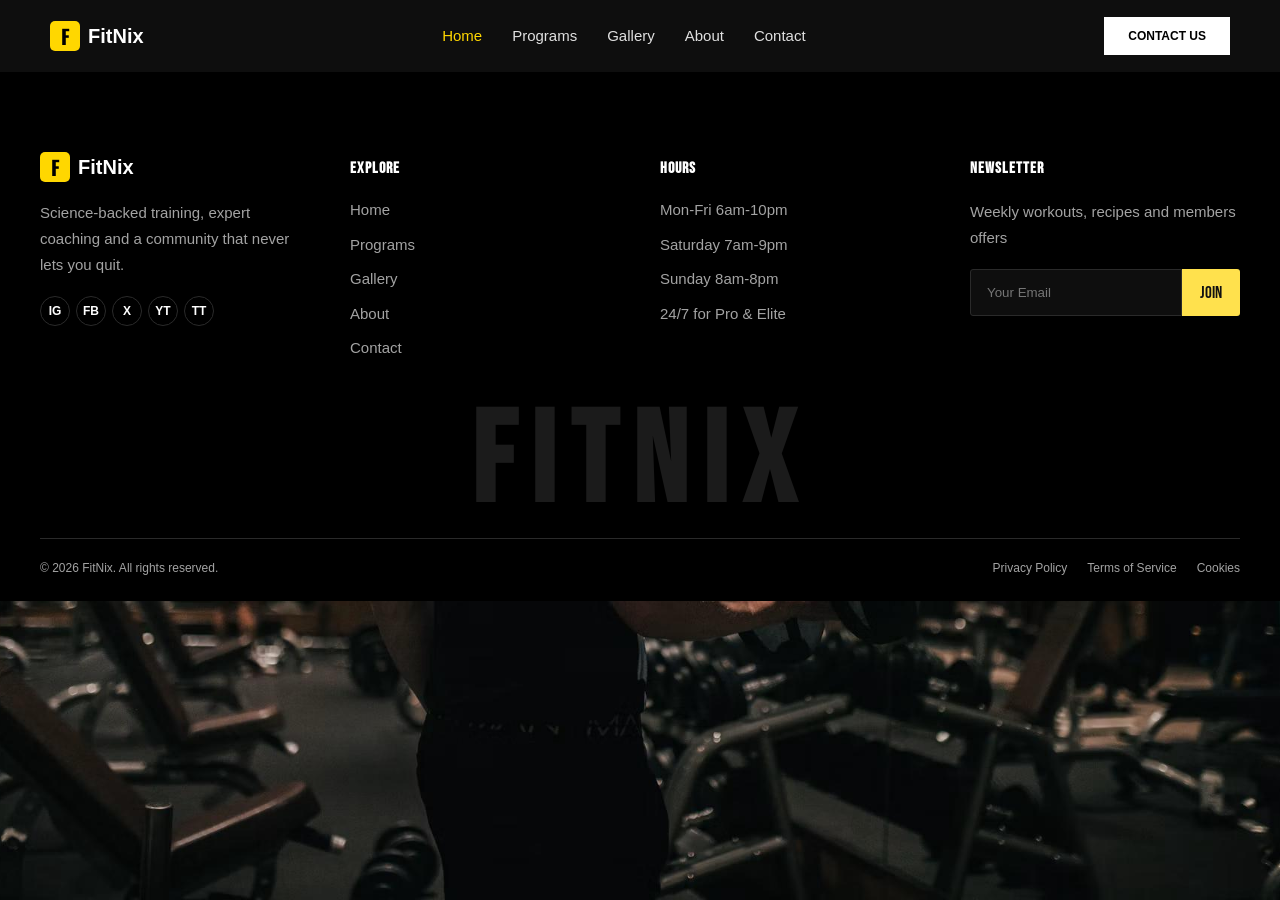
==== commit 7c3e2c54: "Update about.html" ====
--- a/about.html
+++ b/about.html
@@ -1,190 +1,114 @@
-<!DOCTYPE html>
-<html lang="en">
-<head>
-    <meta charset="UTF-8">
-    <meta name="viewport" content="width=device-width, initial-scale=1.0">
-    <title>About Us | Your Journey to a Healthier, Stronger You</title>
-    <link rel="stylesheet" href="css/about.css">
-    <link rel="stylesheet" href="https://cdnjs.cloudflare.com/ajax/libs/font-awesome/6.5.0/css/all.min.css">
-    <link rel="stylesheet" href="./css/navigation.css">
-    <link rel="stylesheet" href="./css/footer.css">
-</head>
-<body>
-<nav class="navbar">
-        <div class="logo">
-            <div class="logo-icon">F</div>
-            <span class="logo-text">FitNix</span>
-        </div>
-
-        <ul class="nav-links">
-            <li><a href="#">About</a></li>
-            <li><a href="#">Program</a></li>
-            <li><a href="#">Trainers</a></li>
-            <li><a href="#">Pricing</a></li>
-            <li><a href="#">Testimonial</a></li>
-        </ul>
-
-        <div class="nav-action">
-            <a href="#" class="btn-contact">CONTACT US</a>
-        </div>
-    </nav>
-<main>
-<section class="about-section">
-    <div class="image">
-        <img src="image/man-standing-over-barbell.jpg" alt="Athlete preparing to lift a barbell">
-    </div>
-
-    <div class="prin">
-
-        <div class="big-title">
-            <p class="about-label">ABOUT US</p>
-            <h1>BEGIN YOUR FITNESS STORY WITH FITNIX</h1>
-            <p>We're more than just a fitness center - we're a movement built around real transformation. Our mission is simple: help people become stronger, healthier, and more confident every single day.</p>
-        </div>
-        <div class="icons-div">
-        <div class="title-min">
-            <i class="fa-solid fa-apple-whole"></i>
-            <h3>NUTRITION GUIDANCE</h3>
-            <p>We measure progress, not just promises and we deliver.</p>
-        </div>
-
-        <div class="title-minn">
-            <i class="fa-solid fa-bullseye"></i>
-            <h3>GOAL-FOCUSED COACHING</h3>
-            <p>Backed by experience and a deep commitment to your success.</p>
-        </div>
-        </div>
-        <div class="button">
-            <a href="contact.html" class="submit-button">MEET OUR TRAINERS</a>
-        </div>
-
-    </div>
- </section>
-<section class="why-section">
-<div class="totale">
-    <div class="big-titlee">
-
-        <p class="about-label">WHY CHOOSE US</p>
-        <h2>WHY CHOOSE FITNIX?</h2>
-        <p>We're not just a gym — we're your partner in transformation. At FitNix, we combine smart training, real support, and a vibe that keeps you coming back. Leveling up, FitNix is where your transformation begins — and sticks.</p>
-    </div>
-<div class="why-features">
-    <article class="why-feature">
-        <i class="fa-solid fa-users"></i>
-        <h3>YOUTH-FOCUSED PROGRAMS</h3>
-    </article>
-
-    <article class="why-feature">
-        <i class="fa-solid fa-calendar-days"></i>
-        <h3>FLEXIBLE, NO-PRESSURE PLANS</h3>
-    </article>
-
-    <article class="why-feature">
-        <i class="fa-solid fa-trophy"></i>
-        <h3>CERTIFIED COACHES WHO CARE</h3>
-    </article>
-
-    <article class="why-feature">
-        <i class="fa-solid fa-arrow-trend-up"></i>
-        <h3>REAL RESULTS, REAL FAST</h3>
-    </article>
-</div>
-    <div class="button">
-        <a href="contact.html" class="submit-button">JOIN FITNIX NOW</a>
-    </div>
-</div>
-    <div class="imagee about2">
-        <img src="image/about2.jpg" alt="Athlete training with weights">
-    </div>
-</section>
-
-<section class="stats-section" aria-label="FitNix at a glance">
-    <article class="stat-card">
-        <img src="image/barbell-deadlift-closeup.jpg" alt="" loading="lazy">
-        <div class="info">
-            <p>OUR TRAINERS FOCUSED ON YOUR TRUE TRANSFORMATION</p>
-            <h2>160+</h2>
-        </div>
-    </article>
-    <article class="stat-card">
-        <img src="image/fitnix-contact-background.jpg" alt="" loading="lazy">
-        <div class="info">
-            <p>ACTIVE MEMBERS AND GROWING EVERY DAY</p>
-            <h2>2000+</h2>
-        </div>
-    </article>
-    <article class="stat-card">
-        <img src="image/man-cable-chest-fly.jpg" alt="" loading="lazy">
-        <div class="info">
-            <p>RETENTION RATE — PEOPLE DON'T JUST JOIN, THEY STAY</p>
-            <h2>92%</h2>
-        </div>
-    </article>
-</section>
-</main>
-<footer>
-        <div class="container">
-            <div class="logo-con">
-                <div class="logo">
-                <div class="logo-icon">F</div>
-            <span class="logo-text">FitNix</span>
-                </div>
-                <p>Science-backend training, expert coaching 
-                   and a community that never lets you quit
-                </p>
-                <div class ="logos">
-                    <a>IG</a>
-                    <a>FB</a>
-                    <a>X</a>
-                    <a>YT</a>
-                    <a>TT</a>
-                </div>
-            </div>
-            
-
-            <div class="explore-con">
-                <h2>EXPLORE</h2>
-                    <nav class="explore-nav">
-                    <a>About</a>
-                    <a>Programs</a>
-                    <a>Trainers</a>
-                    <a>Pricing</a>
-                    <a>Testimonials</a>
-                    </nav>
-            </div>
-            <div class="hours-con">
-                
-                    <h2>HOURS</h2>
-                    <nav class="hours-nav">
-                    <ul>
-                        <li>Mon-Fri 6am-10pm</li>
-                        <li>Saturday 7am-9pm</li>
-                        <li>Sunday 8am-8pm</li>
-                        <li class="4th">24/7 for Pro & Elite</li>
-                    </ul>
-                </nav>
-            </div>
-            <div class="sell-con">
-                <h2>NEWSLETTER</h2>
-                <p>Weekly workouts, recipes and members offers</p>
-                    <form class="footer-form">
-                    <input class="setter-inp" placeholder="Your Email">
-                    <button class="but font-but">JOIN</button>
-                    </form>
-            </div>
-            </div>
-            <div class="footer-title">
-                <h2>FITNIX</h2>
-            </div>
-            <hr>
-            <div class="footer-bottom">
-            <span>© 2026 FitNix. All rights reserved.</span>
-            <div class="p-bottom">
-                <p>Privacy Policy</p>
-                <p>Terms of Service</p>
-                <p>Cookies</p>
-            </div>
-            </div>
-    </footer>
-</body>
-</html>
+<!DOCTYPE html>
+<html lang="en">
+<head>
+    <meta charset="UTF-8">
+    <meta name="viewport" content="width=device-width, initial-scale=1.0">
+    <meta
+      name="description"
+      content="Fit Nix, salle de sport à Casablanca : musculation, yoga, cardio et boxe fitness avec des coachs diplômés. Réservez votre cours d'essai gratuit."
+    />
+    <title>Fit Nix | Salle de sport à Casablanca</title>
+
+    <link rel="preconnect" href="https://fonts.googleapis.com" />
+    <link rel="preconnect" href="https://fonts.gstatic.com" crossorigin />
+    <link
+      href="https://fonts.googleapis.com/css2?family=Inter:wght@400;500;600&family=Poppins:wght@600;700;800&display=swap"
+      rel="stylesheet"
+    />
+
+    <link rel="stylesheet" href="./css/navigation.css">
+    <link rel="stylesheet" href="./css/footer.css">
+    <link rel="stylesheet" href="./css/hero.css">
+    <script src="./nav.js" defer></script>
+</head>
+<body class="page-home">
+<nav class="navbar" aria-label="Main navigation">
+        <a href="./index.html" class="logo" aria-label="FitNix home">
+            <span class="logo-icon">F</span>
+            <span class="logo-text">FitNix</span>
+        </a>
+
+        <ul class="nav-links" id="main-menu">
+            <li><a href="./index.html" class="active">Home</a></li>
+            <li><a href="./program.html">Programs</a></li>
+            <li><a href="./gallery.html">Gallery</a></li>
+            <li><a href="./about.html">About</a></li>
+            <li><a href="./contact.html">Contact</a></li>
+        </ul>
+
+        <button class="menu-toggle" type="button" aria-label="Toggle menu" aria-controls="main-menu" aria-expanded="false">
+            <span></span>
+            <span></span>
+            <span></span>
+        </button>
+
+        <div class="nav-action">
+            <a href="./contact.html" class="btn-contact">CONTACT US</a>
+        </div>
+    </nav>
+    
+<footer class="site-footer">
+        <div class="footer-container">
+            <div class="footer-col">
+                <div class="logo">
+                    <span class="logo-icon">F</span>
+                    <span class="logo-text">FitNix</span>
+                </div>
+                <p>Science-backed training, expert coaching and a community that never lets you quit.</p>
+                <div class="footer-social">
+                    <a href="#" aria-label="Instagram">IG</a>
+                    <a href="#" aria-label="Facebook">FB</a>
+                    <a href="#" aria-label="X">X</a>
+                    <a href="#" aria-label="YouTube">YT</a>
+                    <a href="#" aria-label="TikTok">TT</a>
+                </div>
+            </div>
+
+            <div class="footer-col">
+                <h2>EXPLORE</h2>
+                <nav aria-label="Footer navigation">
+                    <ul class="footer-list">
+                        <li><a href="./index.html" class="active">Home</a></li>
+                        <li><a href="./program.html">Programs</a></li>
+                        <li><a href="./gallery.html">Gallery</a></li>
+                        <li><a href="./about.html">About</a></li>
+                        <li><a href="./contact.html">Contact</a></li>
+                    </ul>
+                </nav>
+            </div>
+
+            <div class="footer-col">
+                <h2>HOURS</h2>
+                <ul class="footer-list">
+                    <li>Mon-Fri 6am-10pm</li>
+                    <li>Saturday 7am-9pm</li>
+                    <li>Sunday 8am-8pm</li>
+                    <li>24/7 for Pro &amp; Elite</li>
+                </ul>
+            </div>
+
+            <div class="footer-col">
+                <h2>NEWSLETTER</h2>
+                <p>Weekly workouts, recipes and members offers</p>
+                <form class="footer-form">
+                    <input type="email" name="newsletter-email" placeholder="Your Email" aria-label="Your email" required>
+                    <button type="submit" class="footer-btn">JOIN</button>
+                </form>
+            </div>
+        </div>
+
+        <div class="footer-title" aria-hidden="true">
+            <h2>FITNIX</h2>
+        </div>
+        <hr>
+        <div class="footer-bottom">
+            <span>&copy; 2026 FitNix. All rights reserved.</span>
+            <div class="footer-legal">
+                <a href="#">Privacy Policy</a>
+                <a href="#">Terms of Service</a>
+                <a href="#">Cookies</a>
+            </div>
+        </div>
+    </footer>
+</body>
+</html>
--- a/css/navigation.css
+++ b/css/navigation.css
@@ -1,110 +1,172 @@
-* {
-            margin: 0;
-            padding: 0;
-            box-sizing: border-box;
-  }
 
-        @import url('https://fonts.googleapis.com/css2?family=Oswald:wght@700&display=swap');
-
-        .navbar {
-            display: flex;
-            justify-content: space-between;
-            align-items: center;
-            padding: 20px 50px;
-            width: 100%;
-            position: absolute;
-            top: 0;
-            left: 0;
-            z-index: 1000;
-            
-            position: fixed;
-        }
-
-        .logo {
-            display: flex;
-            align-items: center;
-            gap: 5px;
-            color: white;
-            font-weight: bold;
-            font-size: 1.2rem;
-        }
-
-        .logo-icon {
-            background-color: #FFD700;
-            color: #000;
-            width: 30px;
-            height: 30px;
-            display: flex;
-            justify-content: center;
-            align-items: center;
-            border-radius: 5px;
-            font-weight: 900;
-            font-family: 'Oswald', sans-serif;
-        }
-
-        .nav-links {
-            display: flex;
-            list-style: none;
-            gap: 30px;
-            font-family:Arial, Helvetica, sans-serif;;
-        }
-
-        .nav-links li a {
-            text-decoration: none;
-            color: #e0e0e0;
-            font-size: 0.9rem;
-            font-weight: 400;
-           
-        }
-
-        .nav-links li a:hover {
-            color: gold;
-            transition: 0.5s;
-        }
-
-        .btn-contact {
-            text-decoration: none;
-            background-color: #ffffff;
-            color: #000000;
-            padding: 10px 24px;
-            font-size: 0.75rem;
-            font-weight: 700;
-            text-transform: uppercase;
-            letter-spacing: 0.5px;
-            transition: background-color 0.3s ease;
-            font-family: Arial, Helvetica, sans-serif;
-        }
-        .but{background-color: white;border: none;border-radius: 5px;display: none;}
-        .but div{background-color: black;justify-items: center;height: 2px;width: 20px;margin: 6px;border-radius: 10px;}
-
-        .btn-contact:hover {
-            color: gold;
-            transform: scale(1.5);
-            transition: 0.5s;
-        }
-        .closed{display: none;}
-        .div-menu{display: none;}
-
-        @media (max-width: 900px) {
-            .navbar {
-                padding: 20px;
-            }
-            .nav-links {
-                display: none;
-            }
-            .but{display: block;cursor: pointer;}
-            .but:hover{transform: scale(1.5);
-                       transition: 0.6s;}
-            .div-menu{display: flex;flex-direction: column;position: relative;background-color: black;width: 200px;height: 200px;}
-            .isopened {display: flex;flex-direction: column;
-                        transition: 2s;background-color: black;
-                                     }
-            #menu a{font-family: Arial, Helvetica, sans-serif;color: #A3A3A3;font-size: 10px;text-decoration: none;position: absolute;}
+    
 
 
-            
+@import url('https://fonts.googleapis.com/css2?family=Anton&family=Bebas+Neue&family=Oswald:wght@700&display=swap');
 
-        }
-       
-    
-       
+
+* {
+    margin: 0;
+    padding: 0;
+    box-sizing: border-box;
+}
+
+body {
+    padding-top: 72px;              
+    background-color: #0e0e0e;
+    color: #ffffff;
+    font-family: Arial, Helvetica, sans-serif;
+    line-height: 1.5;
+    overflow-x: hidden;
+}
+
+img {
+    display: block;
+    max-width: 100%;
+}
+
+a {
+    color: inherit;
+    text-decoration: none;
+}
+
+ul {
+    list-style: none;
+}
+
+
+
+.logo {
+    display: flex;
+    align-items: center;
+    gap: 8px;
+    color: #ffffff;
+    font-weight: bold;
+    font-size: 20px;
+}
+
+.logo-icon {
+    display: flex;
+    justify-content: center;
+    align-items: center;
+    width: 30px;
+    height: 30px;
+    background-color: #ffd700;
+    color: #000000;
+    border-radius: 5px;
+    font-family: 'Oswald', sans-serif;
+    font-weight: 900;
+}
+
+
+.navbar {
+    position: fixed;
+    top: 0;
+    left: 0;
+    width: 100%;
+    height: 72px;
+    padding: 0 50px;
+    display: flex;
+    justify-content: space-between;
+    align-items: center;
+    background-color: #0e0e0e;
+    z-index: 1000;
+}
+
+.navbar .nav-links {
+    display: flex;
+    gap: 30px;
+}
+
+.navbar .nav-links a {
+    color: #e0e0e0;
+    font-size: 15px;
+}
+
+.navbar .nav-links a:hover,
+.navbar .nav-links a.active {
+    color: gold;
+}
+
+.btn-contact {
+    display: inline-block;
+    padding: 10px 24px;
+    background-color: #ffffff;
+    color: #000000;
+    font-size: 12px;
+    font-weight: 700;
+    text-transform: uppercase;
+}
+
+.btn-contact:hover {
+    background-color: #ffe14d;
+}
+
+
+.menu-toggle {
+    display: none;
+    width: 40px;
+    height: 36px;
+    border: none;
+    border-radius: 5px;
+    background-color: #ffffff;
+    cursor: pointer;
+}
+
+.menu-toggle span {
+    display: block;
+    width: 20px;
+    height: 2px;
+    margin: 5px auto;
+    background-color: #000000;
+}
+
+/* ---------- TABLETTE ---------- */
+
+@media (max-width: 1024px) {
+    .navbar {
+        padding: 0 24px;
+    }
+
+    .navbar .nav-links {
+        gap: 18px;
+    }
+}
+
+
+
+@media (max-width: 768px) {
+    .navbar {
+        padding: 0 20px;
+    }
+
+    .menu-toggle {
+        display: block;
+    }
+
+    .nav-action {
+        display: none;
+    }
+
+  
+    .navbar .nav-links {
+        display: none;
+        position: absolute;
+        top: 72px;
+        left: 0;
+        width: 100%;
+        flex-direction: column;
+        gap: 0;
+        background-color: #0e0e0e;
+    }
+
+    .navbar.open .nav-links {
+        display: flex;
+    }
+
+    .navbar .nav-links a {
+        display: block;
+        padding: 16px 20px;
+        font-size: 16px;
+    }
+}
--- a/css/footer.css
+++ b/css/footer.css
@@ -1,210 +1,192 @@
-@import url('https://fonts.googleapis.com/css2?family=Oswald:wght@700&display=swap');
-@import url('https://fonts.googleapis.com/css2?family=Bebas+Neue&display=swap');
-footer{
-   width: 100%;
-   background-color: black;
-   padding-top: 100px;
-   display: flex;
-   flex-direction: column;
 
+.site-footer {
+    padding: 80px 40px 24px;
+    background-color: #000000;
 }
-.container{
-           width: 100%;
-           height: 300px;
-           display: flex;
-           justify-content: center;
-           gap: 30px;
-           }
-h2{font-size: 1rem;
-   }
-.logo-con {
-    width: 250px;
+
+.site-footer h2 {
+    font-family: 'Bebas Neue', sans-serif;
+    font-size: 16px;
+    letter-spacing: 1px;
+    text-transform: uppercase;
+    color: #ffffff;
+}
+
+/* 4 colonnes */
+.footer-container {
+    display: grid;
+    grid-template-columns: repeat(4, 1fr);
+    gap: 40px;
+    max-width: 1200px;
+    margin: 0 auto;
+}
+
+.footer-col {
     display: flex;
     flex-direction: column;
-    gap: 15px;
+    gap: 18px;
 }
-.explore-con{
-   width: 250px;
-   display: flex;
-   flex-direction: column;
-   gap: 15px;
+
+.footer-col p {
+    font-size: 15px;
+    line-height: 26px;
+    color: #a3a3a3;
 }
-.explore-nav{display: flex;
-             flex-direction: column;
-             gap: 10px;}
-.hours-con{width: 250px;
-           display: flex;
-           flex-direction: column;
-           gap: 20px;}
-.hours-nav ul{display: flex;
-          flex-direction: column;
-          gap: 20px;
-          list-style: none;}
-.sell-con{width: 250px;
-          display: flex;
-          flex-direction: column;
-          gap: 20px;}
-.container p{
-font-family: Arial, Helvetica, sans-serif;
-font-style: normal;
-font-weight: 400;
-font-size: 15px;
-line-height: 26px;
-color: #A3A3A3;
 
+/* Réseaux sociaux */
+.footer-social {
+    display: flex;
+    gap: 6px;
 }
-.logo-text{color: white;
-           font-family: Arial, Helvetica, sans-serif;
-           font-size: 20px;}
-.explore-nav a{
-  font-family: Arial, Helvetica, sans-serif;
-font-style: normal;
-font-weight: 200;
-font-size: 15px;
-line-height: 26px;
-color: #A3A3A3;
-cursor: pointer;
+
+.footer-social a {
+    display: flex;
+    justify-content: center;
+    align-items: center;
+    width: 30px;
+    height: 30px;
+    border: 1px solid #2a2a2a;
+    border-radius: 50%;
+    font-size: 12px;
+    font-weight: 700;
 }
-.explore-nav a:hover{
-    color:gold;
-   transition: 1s;
+
+.footer-social a:hover {
+    color: gold;
+    border-color: gold;
 }
-.logos{
-   display: flex;
-   gap: 2px;
-   
+
+/* Listes de liens et d'horaires */
+.footer-list {
+    display: flex;
+    flex-direction: column;
+    gap: 12px;
 }
-.logos a{
-box-sizing: border-box;
-display: flex;
-flex-direction: row;
-justify-content: center;
-align-items: center;
-padding: 0px;
-color: white;
-font-family: Arial, Helvetica, sans-serif;
-font-size: 14px;
-width: 30px;
-height: 30px;
-font-weight: 700;
 
-border: 1px solid #2A2A2A;
-border-radius: 21px;
+.footer-list a,
+.footer-list li {
+    font-size: 15px;
+    color: #a3a3a3;
+}
 
-flex: none;
-order: 0;
-flex-grow: 0;
+.footer-list a:hover,
+.footer-list li:hover {
+    color: gold;
 }
-h2{
- font-family: 'Bebas Neue', sans-serif;
-    font-size: 16px;
-    font-weight: 700;
-    text-transform: uppercase;
-    letter-spacing: 1px;
+
+/* Newsletter */
+.footer-form {
+    display: flex;
+}
+
+.footer-form input {
+    flex: 1;
+    width: 100%;
+    height: 47px;
+    padding: 14px 16px;
+    background-color: #0e0e0e;
+    border: 1px solid #2a2a2a;
+    border-radius: 3px 0 0 3px;
     color: #ffffff;
+}
+
+.footer-btn {
+    height: 47px;
+    padding: 0 18px;
+    background-color: #ffe14d;
+    border: none;
+    border-radius: 0 3px 3px 0;
+    color: #111111;
+    font-family: 'Bebas Neue', sans-serif;
+    font-size: 17px;
+    cursor: pointer;
+}
+
+.footer-btn:hover {
+    background-color: #e8ca35;
+}
+
+/* Gros mot FITNIX décoratif */
+.footer-title {
+    overflow: hidden;
+    text-align: center;
+}
+
+.site-footer .footer-title h2 {
+    margin: 40px 0 10px;
+    font-size: 128px;
+    letter-spacing: 15px;
     line-height: 1;
+    color: #1b1b1b;
 }
-.hours-nav li {
-         font-family: Arial, Helvetica, sans-serif;
-         font-style: normal;
-         font-weight: 400;
-         font-size: 16px;
-         line-height: 26px;
-         color: #A3A3A3;
-         cursor: pointer;
+
+.site-footer hr {
+    border: none;
+    border-top: 1px solid #2a2a2a;
 }
-.hours-nav li:hover{
+
+/* Bas du footer */
+.footer-bottom {
+    display: flex;
+    justify-content: space-between;
+    flex-wrap: wrap;
+    gap: 16px;
+    max-width: 1200px;
+    margin: 0 auto;
+    padding-top: 20px;
+    font-size: 12px;
+    color: #a3a3a3;
+}
+
+.footer-legal {
+    display: flex;
+    gap: 20px;
+}
+
+.footer-legal a {
+    font-size: 12px;
+    color: #a3a3a3;
+}
+
+.footer-legal a:hover {
     color: gold;
-    transition: 0.5S;
 }
-.footer-form{display: flex;}
-.footer-form input{/* input */
 
-box-sizing: border-box;
-display: flex;
-flex-direction: column;
-align-items: flex-start;
-padding: 14px 16px;
-width: 236.8px;
-height: 47px;
-background: #0E0E0E;
-border: 1px solid #2A2A2A;
-border-radius: 3px 0px 0px 3px;
-flex: none;
-order: 0;
-align-self: stretch;
-flex-grow: 1;
-color: white;
+/* ---------- TABLETTE ---------- */
+
+@media (max-width: 1024px) {
+    .footer-container {
+        grid-template-columns: repeat(2, 1fr);
+    }
+
+    .site-footer .footer-title h2 {
+        font-size: 80px;
+    }
 }
-.footer-form button{
-display: flex;
-flex-direction: column;
-align-items: flex-start;
-padding: 13px 18px;
-width: 60px;
-height: 47px;
-background: #FFE14D;
-border-radius: 0px 3px 3px 0px;
-flex: none;
-order: 1;
-align-self: stretch;
-flex-grow: 0;
+
+/* ---------- MOBILE ---------- */
+
+@media (max-width: 600px) {
+    .site-footer {
+        padding: 50px 20px 20px;
+    }
+
+    .footer-container {
+        grid-template-columns: 1fr;
+    }
+
+    .site-footer .footer-title h2 {
+        font-size: 48px;
+        letter-spacing: 5px;
+    }
+
+    .footer-bottom {
+        flex-direction: column;
+    }
 }
-.font-but{
-width: 24px;
-height: 20px;
-font-family: 'Bebas Neue';
-font-style: normal;
-font-weight: 400;
-font-size: 17px;
-line-height: 20px;
-display: flex;
-align-items: center;
-letter-spacing: 0.5px;
-color: #111111;
-flex: none;
-order: 0;
-flex-grow: 0;
-cursor: pointer;
-}
-.font-but:hover{transform: scale(1.5);
-transition: 0.5s;}
-.footer-title{
-   display: flex;
-   justify-content: center;
-   width: auto;
 
-}
-.footer-title h2{
-   font-size: 9rem;
-   font-family: 'Bebas Neue';
-   color: #1B1B1B;
-   letter-spacing: 20px;
-}
-hr{
-  background-color: #2A2A2A;
-  border: solid 0.5px #2A2A2A;
-}
-.footer-bottom p,span{
-   color: #A3A3A3 ;
-   font-family: Arial, Helvetica, sans-serif;
-   font-size: 12px;
-}
-.footer-bottom{display: flex;
-               gap: 1000px;
-               height: 200px;
-               padding: 10px;
-               }
-.p-bottom{
-         display: flex;
-         gap: 10px;
-         }
+  
 
-
-@media (max-width:768px){
-    footer{
-        width: auto;height: auto;gap: 20px;
-    }
-    .container{width: auto;height: auto;flex-direction: column;padding: auto;align-items: center;}
-    .footer-bottom{gap: 80px;height: auto;}
-}
+       
+       
+    
--- a/css/hero.css
+++ b/css/hero.css
@@ -0,0 +1,410 @@
+
+h1,h2{
+    margin-top: 5px;
+    font-size:85px;
+    color: aliceblue;
+    font-family: 'Anton', sans-serif;
+}
+
+.paragraphe{
+    color: aliceblue;
+    font-size: 13px;
+}
+h3{
+    margin-top: 5px;
+    font-size:8px;
+    color: aliceblue;
+    font-family: 'Anton', sans-serif;
+}
+
+.page-home{
+    background-image: url("../image/fitnix-hero-background.jpg");
+    background-repeat: no-repeat;
+    background-position: center;
+    background-attachment: fixed;
+    background-size: cover;
+    background-color: #0e0e0e;
+}
+.etoile{
+    color:#FFE14D;
+}
+
+.conteneur{
+    display: flex;
+    width: 100%;
+    padding: 40px;
+    justify-content: space-between;
+    align-items: flex-end; 
+    gap: 30px;
+    margin: 0 auto;
+}
+.gauche-main{
+    padding: 5px;
+    width: 100%;
+    
+}
+.petite-texte{
+    margin-top: 30px;
+    margin-bottom: 5px;
+}
+.titre-texte{
+    font-size:85px;
+    color:#FFE14D;
+}
+.image-texte{
+    display: flex;
+    align-items: center;
+    flex-wrap: wrap;
+    gap: 15px;
+    width: 100%;
+}
+.image-main {
+    width: 130px;
+    height: 70px;
+    object-fit: cover;
+    border-radius: 4px;
+    border: 1px solid #58585f;
+}
+.images-gauche{
+    width: 50px;
+    height: 30px;
+    object-fit: cover;
+    border-radius: 40px;
+    margin-left: -10px;
+    margin-right: -10px;
+}
+
+
+.droite-main{ 
+    display: flex;
+    flex-direction: column;
+    justify-content: space-between;
+    width: 250px;
+    min-height: 400px;
+    padding: 5px;
+    gap: 25px;
+    flex: 0 0 260px;
+}
+
+.texte-droite-top {
+    padding: 10px;
+    
+}
+
+.border-text-droite{
+    border-left: 2px solid #58585f ;
+    padding: 15px;
+}
+
+.border-text-droite strong {
+    font-size: 30px;
+    color:#FFE14D;
+}
+
+.texte-droite-bas{
+    width: 100%;
+    color: aliceblue;
+}
+.bouton  {
+  display: inline-block;
+  margin-top: 16px;
+  padding: 14px 28px;
+  border-radius: 8px;
+  border: 1px solid #ffe14d;
+  font-size: 16px;
+  font-weight: 600;
+  text-align: center;
+  cursor: pointer;
+  color: #0c0c0c;
+  background-color: #ffe14d;
+  transition: transform 0.2s ease;
+}
+.bouton-principal:hover {
+  transform: scale(1.05);
+}
+.trainers-section{
+    width: 100%;
+    padding: 10px 0px 4px;
+    display: grid;
+    grid-template-columns: 300px 300px 300px 250px ;
+    column-gap: 20px;
+    row-gap: 30px;
+    justify-content: space-between;
+}
+.trainers-header{
+    margin-left: 30px;
+    grid-column: span 2;
+    align-self: center;
+}
+.soustitre{
+    color:#FFE14D;
+}
+
+.titre-header{
+    font-size: 50px;
+    font-weight: bold;
+}
+.trainers-description {
+    width: 100%;
+    grid-column: span 2;
+    display: flex;
+    justify-content: flex-end;
+    align-items: center;
+}
+
+.header-p{
+    max-width: 400px;
+    font-size: 16px;
+    color: #cbcbd1 ;
+}
+.carte{
+    margin: 0;
+}
+.carte img{
+
+    width: 100%;
+    height: 350px;
+    object-fit: cover;
+    border-radius: 5px;
+}
+.carte h3 {
+    font-size: 24px;
+    margin-left: 20px;
+    margin-bottom: 0px;
+    font-weight: bold;
+}
+.carte p {
+    font-size: 15px;
+    margin-left: 20px;
+    margin-top: 0px;
+    color:#FFE14D;
+}
+.marquee-direction {
+    height: 40px;
+    background-color: #FFE14D;
+    margin: 30px 0;
+    overflow: hidden;
+}
+.page-home .marquee {
+    height: 40px;
+    line-height: 40px;
+}
+
+.page-home .marquee span {
+    margin: 0 25px;
+    font-family: Verdana, Geneva, Tahoma, sans-serif;
+    font-size: 13px;
+    font-weight: 700;
+    color: #0c0c0c;
+}
+
+
+@media (max-width: 768px) {
+html, body {
+    overflow-X: hidden; 
+}
+.background{
+    background-image: url("../image/fitnix-hero-background.jpg");
+    background-position: center top;
+    background-attachment: scroll;
+    background-size: cover;
+    width: 100%;
+}
+    h1,h2{
+    font-size:40px;
+    color: aliceblue;
+    font-family: 'Anton', sans-serif;
+}
+.paragraphe{
+    color: aliceblue;
+    font-size: 15px;
+    margin-top: 30px;
+}
+.conteneur {
+        flex-direction: column;
+        align-items: stretch;
+        width: 100%;
+        padding: 10px;
+        gap: 0px;
+}
+.gauche-main {
+        width: 100%;
+        padding: 0;
+}
+.image-texte{
+    display: flex;
+    flex-direction: column;
+    gap: 10px;
+    width: 100%;
+    
+}
+.image-main {
+    width: 150px;
+    height: 90px;
+    object-fit: cover;
+    border-radius: 4px;
+    border: 1px solid #58585f;
+}
+.images-gauche {
+    margin-left: 0px;
+        width: 40px;
+        height: 28px;
+}
+.titre-texte{
+    font-size: 40px;
+}
+.droite-main {
+    flex-direction: row;
+        position: static;
+        width: 100%;
+        padding: 0;
+        align-items: stretch;
+        gap: 0px;
+        min-height: 40px;
+    }
+.texte-droite-top {
+    padding: 10px;
+}
+
+.border-text-droite{
+    border-left: 5px solid #58585f ;
+    padding: 5px;
+}
+
+.texte-droite-bas{
+    width: 100%;
+    font-size: 13px;
+    color: aliceblue;
+    
+}
+.bouton  {
+  padding: 4px 10px;
+  border-radius: 8px;
+  font-size: 10px;
+  font-weight: 800;
+}
+.marquee-direction {
+        width: 100%;
+        max-width: none;
+        height: 40px;
+        margin-right: 0;
+    }
+.marquee{
+    height: 40px;
+    gap: clamp(14px, 3vw, 24px);
+}
+.trainers-section {
+    width: 100%;
+    padding: 0px;
+    display: grid;
+    grid-template-columns: repeat(2, minmax(0, 1fr));
+    column-gap: 2px;
+  }
+
+  .trainers-header {
+    margin-left: 0;
+  }
+
+  .soustitre {
+    margin: 0 0 8px;
+    font-size: 20px;
+  }
+
+  .titre-header {
+    margin: 0;
+    font-size: 35px;
+  }
+
+  .trainers-description {
+    grid-column: 1 / -1;
+    width: 70%;
+    justify-content: flex-start;
+  }
+
+  .header-p {
+    max-width: 100%;
+    margin: 0;
+    font-size: 20px;
+  }
+
+  .carte {
+    min-width: 0;
+    width: 100%;
+  }
+
+  .carte img {
+    width: 100%;
+    height: 150px;
+    object-fit: cover;
+    border-radius: 5px;
+  }
+
+  .carte h3 {
+    margin:0;
+    font-size: 16px;
+  }
+
+  .carte p {
+    margin: 0;
+    font-size: 14px;
+  }
+
+}
+
+
+
+@media (min-width: 769px) and (max-width: 1024px) {
+    html, body {
+    overflow-X: hidden; 
+}
+.marquee-direction {
+        width: 100%;
+        max-width: none;
+        height: 40px;
+        margin-right: 0;
+    }
+  .trainers-section {
+    width: 100%;
+    padding: 24px;
+    box-sizing: border-box;
+    grid-template-columns: repeat(4, minmax(0, 1fr));
+    gap: 24px 16px;
+  }
+
+  .trainers-description {
+    grid-column: span 2;
+  }
+
+  .trainers-header {
+    margin-left: 0;
+  }
+
+  .titre-header {
+    font-size: 40px;
+  }
+
+  .header-p {
+    max-width: 100%;
+    font-size: 15px;
+  }
+
+  .carte {
+    min-width: 0;
+  }
+
+  .carte img {
+    width: 100%;
+    height: 260px;
+    object-fit: cover;
+  }
+
+  .carte h3 {
+    margin: 10px 0 2px;
+    font-size: 18px;
+  }
+
+  .carte p {
+    margin: 0;
+    font-size: 14px;
+  }
+}
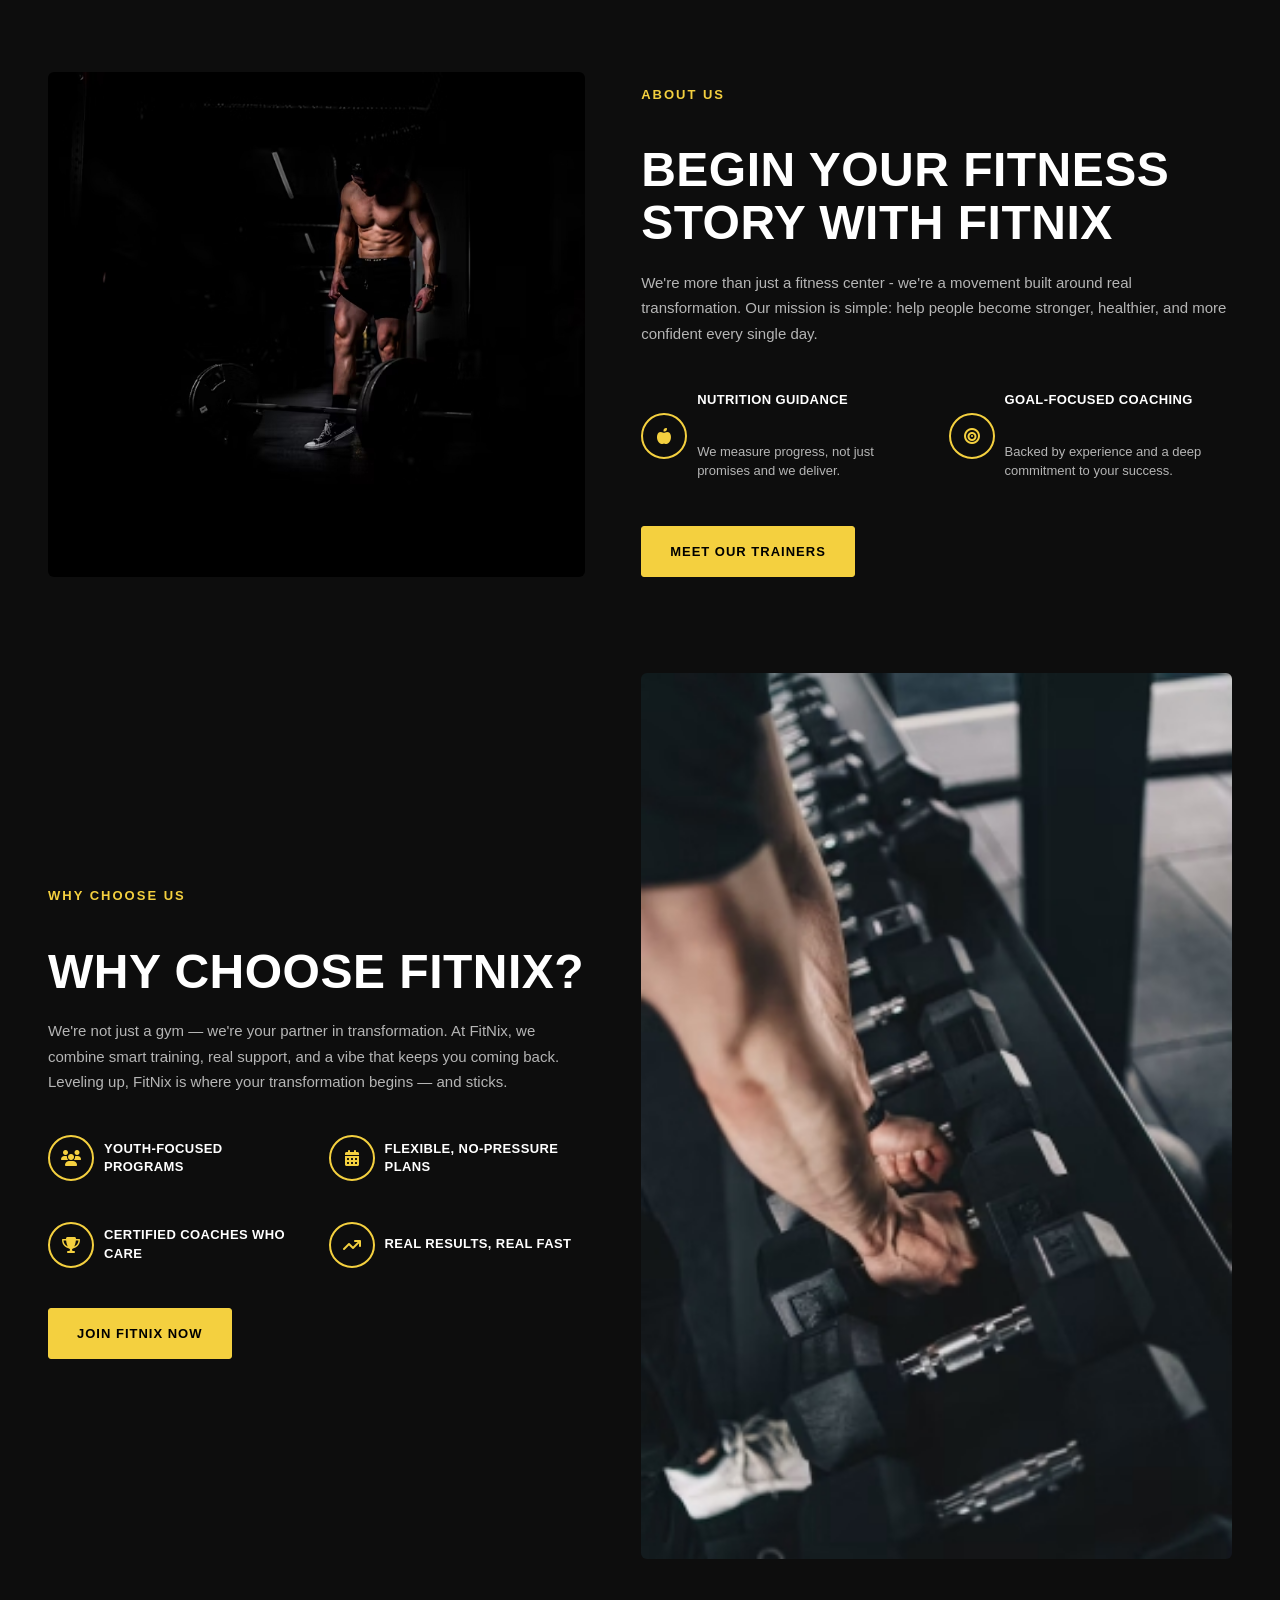
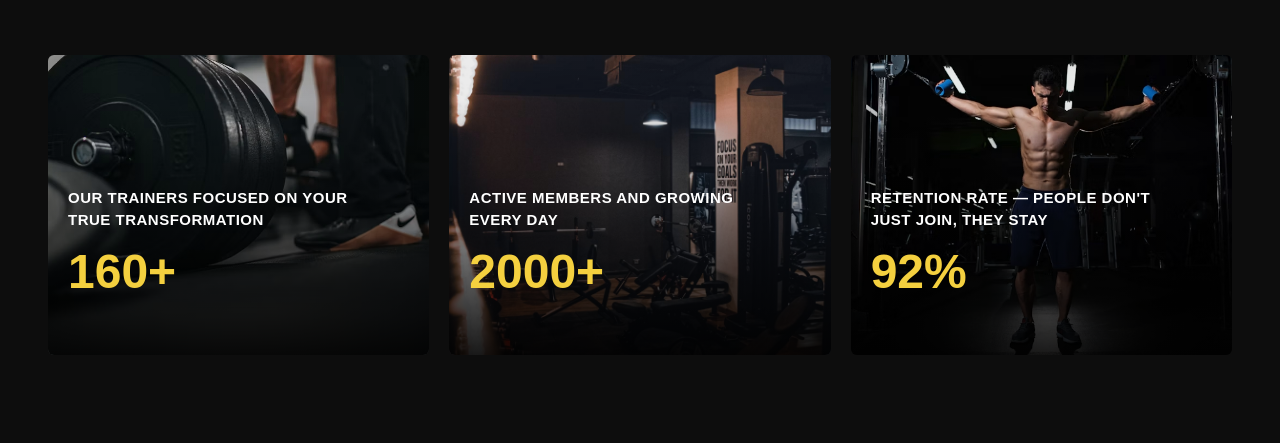
==== commit 19d7ba8b: "Improve About page responsive design" ====
--- a/about.html
+++ b/about.html
@@ -1,114 +1,108 @@
-<!DOCTYPE html>
-<html lang="en">
-<head>
-    <meta charset="UTF-8">
-    <meta name="viewport" content="width=device-width, initial-scale=1.0">
-    <meta
-      name="description"
-      content="Fit Nix, salle de sport à Casablanca : musculation, yoga, cardio et boxe fitness avec des coachs diplômés. Réservez votre cours d'essai gratuit."
-    />
-    <title>Fit Nix | Salle de sport à Casablanca</title>
-
-    <link rel="preconnect" href="https://fonts.googleapis.com" />
-    <link rel="preconnect" href="https://fonts.gstatic.com" crossorigin />
-    <link
-      href="https://fonts.googleapis.com/css2?family=Inter:wght@400;500;600&family=Poppins:wght@600;700;800&display=swap"
-      rel="stylesheet"
-    />
-
-    <link rel="stylesheet" href="./css/navigation.css">
-    <link rel="stylesheet" href="./css/footer.css">
-    <link rel="stylesheet" href="./css/hero.css">
-    <script src="./nav.js" defer></script>
-</head>
-<body class="page-home">
-<nav class="navbar" aria-label="Main navigation">
-        <a href="./index.html" class="logo" aria-label="FitNix home">
-            <span class="logo-icon">F</span>
-            <span class="logo-text">FitNix</span>
-        </a>
-
-        <ul class="nav-links" id="main-menu">
-            <li><a href="./index.html" class="active">Home</a></li>
-            <li><a href="./program.html">Programs</a></li>
-            <li><a href="./gallery.html">Gallery</a></li>
-            <li><a href="./about.html">About</a></li>
-            <li><a href="./contact.html">Contact</a></li>
-        </ul>
-
-        <button class="menu-toggle" type="button" aria-label="Toggle menu" aria-controls="main-menu" aria-expanded="false">
-            <span></span>
-            <span></span>
-            <span></span>
-        </button>
-
-        <div class="nav-action">
-            <a href="./contact.html" class="btn-contact">CONTACT US</a>
-        </div>
-    </nav>
-    
-<footer class="site-footer">
-        <div class="footer-container">
-            <div class="footer-col">
-                <div class="logo">
-                    <span class="logo-icon">F</span>
-                    <span class="logo-text">FitNix</span>
-                </div>
-                <p>Science-backed training, expert coaching and a community that never lets you quit.</p>
-                <div class="footer-social">
-                    <a href="#" aria-label="Instagram">IG</a>
-                    <a href="#" aria-label="Facebook">FB</a>
-                    <a href="#" aria-label="X">X</a>
-                    <a href="#" aria-label="YouTube">YT</a>
-                    <a href="#" aria-label="TikTok">TT</a>
-                </div>
-            </div>
-
-            <div class="footer-col">
-                <h2>EXPLORE</h2>
-                <nav aria-label="Footer navigation">
-                    <ul class="footer-list">
-                        <li><a href="./index.html" class="active">Home</a></li>
-                        <li><a href="./program.html">Programs</a></li>
-                        <li><a href="./gallery.html">Gallery</a></li>
-                        <li><a href="./about.html">About</a></li>
-                        <li><a href="./contact.html">Contact</a></li>
-                    </ul>
-                </nav>
-            </div>
-
-            <div class="footer-col">
-                <h2>HOURS</h2>
-                <ul class="footer-list">
-                    <li>Mon-Fri 6am-10pm</li>
-                    <li>Saturday 7am-9pm</li>
-                    <li>Sunday 8am-8pm</li>
-                    <li>24/7 for Pro &amp; Elite</li>
-                </ul>
-            </div>
-
-            <div class="footer-col">
-                <h2>NEWSLETTER</h2>
-                <p>Weekly workouts, recipes and members offers</p>
-                <form class="footer-form">
-                    <input type="email" name="newsletter-email" placeholder="Your Email" aria-label="Your email" required>
-                    <button type="submit" class="footer-btn">JOIN</button>
-                </form>
-            </div>
-        </div>
-
-        <div class="footer-title" aria-hidden="true">
-            <h2>FITNIX</h2>
-        </div>
-        <hr>
-        <div class="footer-bottom">
-            <span>&copy; 2026 FitNix. All rights reserved.</span>
-            <div class="footer-legal">
-                <a href="#">Privacy Policy</a>
-                <a href="#">Terms of Service</a>
-                <a href="#">Cookies</a>
-            </div>
-        </div>
-    </footer>
-</body>
-</html>
+<!DOCTYPE html>
+<html lang="en">
+<head>
+    <meta charset="UTF-8">
+    <meta name="viewport" content="width=device-width, initial-scale=1.0">
+    <title>About Us | FitNix</title>
+    <link rel="stylesheet" href="https://cdnjs.cloudflare.com/ajax/libs/font-awesome/6.5.0/css/all.min.css">
+    <link rel="stylesheet" href="./css/about.css">
+</head>
+<body class="page-about">
+
+<main>
+<section class="about-section">
+    <div class="image">
+        <img src="image/man-standing-over-barbell.jpg" alt="Athlete preparing to lift a barbell">
+    </div>
+
+    <div class="prin">
+
+        <div class="big-title">
+            <p class="about-label">ABOUT US</p>
+            <h1>BEGIN YOUR FITNESS STORY WITH FITNIX</h1>
+            <p class="about-text">We're more than just a fitness center - we're a movement built around real transformation. Our mission is simple: help people become stronger, healthier, and more confident every single day.</p>
+        </div>
+        <div class="icons-div">
+        <div class="title-min">
+            <i class="fa-solid fa-apple-whole"></i>
+            <h3>NUTRITION GUIDANCE</h3>
+            <p>We measure progress, not just promises and we deliver.</p>
+        </div>
+
+        <div class="title-minn">
+            <i class="fa-solid fa-bullseye"></i>
+            <h3>GOAL-FOCUSED COACHING</h3>
+            <p>Backed by experience and a deep commitment to your success.</p>
+        </div>
+        </div>
+        <div class="button">
+            <a href="contact.html" class="submit-button">MEET OUR TRAINERS</a>
+        </div>
+
+    </div>
+ </section>
+<section class="why-section">
+<div class="totale">
+    <div class="big-titlee">
+
+        <p class="about-label">WHY CHOOSE US</p>
+        <h2>WHY CHOOSE FITNIX?</h2>
+        <p class="about-text">We're not just a gym — we're your partner in transformation. At FitNix, we combine smart training, real support, and a vibe that keeps you coming back. Leveling up, FitNix is where your transformation begins — and sticks.</p>
+    </div>
+<div class="why-features">
+    <article class="why-feature">
+        <i class="fa-solid fa-users"></i>
+        <h3>YOUTH-FOCUSED PROGRAMS</h3>
+    </article>
+
+    <article class="why-feature">
+        <i class="fa-solid fa-calendar-days"></i>
+        <h3>FLEXIBLE, NO-PRESSURE PLANS</h3>
+    </article>
+
+    <article class="why-feature">
+        <i class="fa-solid fa-trophy"></i>
+        <h3>CERTIFIED COACHES WHO CARE</h3>
+    </article>
+
+    <article class="why-feature">
+        <i class="fa-solid fa-arrow-trend-up"></i>
+        <h3>REAL RESULTS, REAL FAST</h3>
+    </article>
+</div>
+    <div class="button">
+        <a href="contact.html" class="submit-button">JOIN FITNIX NOW</a>
+    </div>
+</div>
+    <div class="imagee about2">
+        <img src="image/about2.jpg" alt="Athlete training with weights">
+    </div>
+</section>
+
+<section class="stats-section" aria-label="FitNix at a glance">
+    <article class="stat-card">
+        <img src="image/barbell-deadlift-closeup.jpg" alt="" loading="lazy">
+        <div class="info">
+            <p>OUR TRAINERS FOCUSED ON YOUR TRUE TRANSFORMATION</p>
+            <h2>160+</h2>
+        </div>
+    </article>
+    <article class="stat-card">
+        <img src="image/fitnix-contact-background.jpg" alt="" loading="lazy">
+        <div class="info">
+            <p>ACTIVE MEMBERS AND GROWING EVERY DAY</p>
+            <h2>2000+</h2>
+        </div>
+    </article>
+    <article class="stat-card">
+        <img src="image/man-cable-chest-fly.jpg" alt="" loading="lazy">
+        <div class="info">
+            <p>RETENTION RATE — PEOPLE DON'T JUST JOIN, THEY STAY</p>
+            <h2>92%</h2>
+        </div>
+    </article>
+</section>
+</main>
+
+</body>
+</html>
--- a/css/about.css
+++ b/css/about.css
@@ -0,0 +1,441 @@
+body.page-about {
+    background: #0d0d0d;
+    color: #fff;
+    font-family: Arial, Helvetica, sans-serif;
+    line-height: 1.5;
+    overflow-x: hidden;
+}
+
+.page-about main {
+    max-width: 1400px;
+    margin: 0 auto;
+    padding: 64px 40px 80px;
+}
+
+.page-about .about-section,
+.page-about .why-section {
+    display: grid;
+    grid-template-columns: 1fr 1.1fr;
+    align-items: center;
+    gap: 56px;
+}
+
+.page-about .image,
+.page-about .imagee {
+    min-width: 0;
+    width: 100%;
+    height: 100%;
+    min-height: 440px;
+    overflow: hidden;
+    border-radius: 6px;
+    margin: 0;
+}
+
+.page-about .image img,
+.page-about .imagee img {
+    display: block;
+    width: 100%;
+    height: 100%;
+    min-height: 440px;
+    object-fit: cover;
+}
+
+.page-about .prin,
+.page-about .totale {
+    min-width: 0;
+}
+
+.page-about .about-label {
+    margin-bottom: 12px;
+    color: #f4d03f;
+    font-size: 13px;
+    font-weight: 700;
+    letter-spacing: 2px;
+    text-transform: uppercase;
+}
+
+.page-about .big-title h1,
+.page-about .big-titlee h2 {
+    margin-bottom: 20px;
+    font-size: 48px;
+    font-weight: 900;
+    line-height: 1.1;
+    text-transform: uppercase;
+    letter-spacing: 0.5px;
+}
+
+.page-about .big-title > .about-text,
+.page-about .big-titlee > .about-text {
+    max-width: 600px;
+    margin-bottom: 32px;
+    color: #b5b5b5;
+    font-size: 15px;
+    line-height: 1.7;
+}
+
+.page-about .icons-div,
+.page-about .why-features {
+    display: grid;
+    grid-template-columns: repeat(2, 1fr);
+    gap: 24px;
+}
+
+.page-about .title-min,
+.page-about .title-minn {
+    display: grid;
+    grid-template-columns: 44px 1fr;
+    grid-template-rows: auto auto;
+    align-items: center;
+    column-gap: 12px;
+    row-gap: 6px;
+}
+
+.page-about .title-min i,
+.page-about .title-minn i,
+.page-about .why-feature i {
+    grid-row: 1 / 3;
+    display: flex;
+    width: 42px;
+    height: 42px;
+    align-items: center;
+    justify-content: center;
+    border: 2px solid #f4d03f;
+    border-radius: 50%;
+    color: #f4d03f;
+    font-size: 16px;
+    transition: background-color 0.2s ease, color 0.2s ease, box-shadow 0.2s ease;
+}
+
+.page-about .title-min i:hover,
+.page-about .title-minn i:hover,
+.page-about .why-feature i:hover {
+    background: #f4d03f;
+    color: #000;
+    box-shadow: 0 0 18px rgba(244, 208, 63, 0.45);
+}
+
+.page-about .title-min h3,
+.page-about .title-minn h3,
+.page-about .why-feature h3 {
+    font-size: 13px;
+    font-weight: 800;
+    line-height: 1.4;
+    text-transform: uppercase;
+    letter-spacing: 0.4px;
+}
+
+.page-about .title-min p,
+.page-about .title-minn p {
+    color: #b5b5b5;
+    font-size: 13px;
+    line-height: 1.5;
+}
+
+.page-about .button {
+    margin-top: 32px;
+}
+
+.page-about .submit-button {
+    display: inline-block;
+    max-width: 100%;
+    padding: 15px 28px;
+    border: 1px solid #f4d03f;
+    border-radius: 3px;
+    background: #f4d03f;
+    color: #000;
+    font-size: 13px;
+    font-weight: 800;
+    letter-spacing: 1px;
+    text-align: center;
+    text-decoration: none;
+    text-transform: uppercase;
+    transition: background-color 0.2s ease, color 0.2s ease, transform 0.2s ease;
+}
+
+.page-about .submit-button:hover {
+    transform: translateY(-2px);
+    background: #fff;
+    border-color: #fff;
+}
+
+.page-about .submit-button:focus {
+    outline: 2px solid #fff;
+    outline-offset: 4px;
+}
+
+.page-about .why-section {
+    margin-top: 96px;
+}
+
+.page-about .why-feature {
+    display: grid;
+    grid-template-columns: 44px 1fr;
+    align-items: center;
+    column-gap: 12px;
+}
+
+.page-about .why-feature i {
+    grid-row: auto;
+}
+
+.page-about .stats-section {
+    display: grid;
+    grid-template-columns: repeat(3, 1fr);
+    gap: 20px;
+    margin-top: 96px;
+}
+
+.page-about .stat-card {
+    position: relative;
+    min-width: 0;
+    min-height: 300px;
+    overflow: hidden;
+    border-radius: 6px;
+    background: #1a1a1a;
+}
+
+.page-about .stat-card::after {
+    position: absolute;
+    top: 0;
+    right: 0;
+    bottom: 0;
+    left: 0;
+    background: linear-gradient( 0deg, rgba(0, 0, 0, 0.9), rgba(0, 0, 0, 0.08) 85% );
+    content: "";
+    pointer-events: none;
+}
+
+.page-about .stat-card img {
+    display: block;
+    width: 100%;
+    height: 300px;
+    object-fit: cover;
+}
+
+.page-about .info {
+    position: absolute;
+    z-index: 1;
+    right: 20px;
+    bottom: 20px;
+    left: 20px;
+}
+
+.page-about .info p {
+    max-width: 320px;
+    margin-bottom: 16px;
+    font-size: 15px;
+    font-weight: 700;
+    letter-spacing: 0.5px;
+    line-height: 1.5;
+}
+
+.page-about .info h2 {
+    margin-top: 8px;
+    color: #f4d03f;
+    font-size: 48px;
+    line-height: 1;
+}
+
+@media (max-width: 900px) {
+    .page-about main {
+        padding: 48px 28px 64px;
+    }
+
+    .page-about .about-section,
+    .page-about .why-section {
+        grid-template-columns: repeat(2, 1fr);
+        gap: 32px;
+    }
+
+    .page-about .image,
+    .page-about .imagee {
+        min-height: 380px;
+    }
+
+    .page-about .image img,
+    .page-about .imagee img {
+        min-height: 380px;
+    }
+
+    .page-about .icons-div {
+        grid-template-columns: 1fr;
+        gap: 18px;
+    }
+
+    .page-about .why-features {
+        grid-template-columns: 1fr;
+        gap: 20px;
+    }
+
+    .page-about .stats-section {
+        gap: 14px;
+    }
+
+    .page-about .stat-card,
+    .page-about .stat-card img {
+        min-height: 240px;
+        height: 260px;
+    }
+
+    .page-about .info {
+        right: 14px;
+        bottom: 16px;
+        left: 14px;
+    }
+
+    .page-about .info p {
+        font-size: 13px;
+    }
+
+}
+
+@media (max-width: 640px) {
+    .page-about main {
+        width: 100%;
+        padding: 32px 16px 48px;
+    }
+
+    .page-about .about-section,
+    .page-about .why-section {
+        grid-template-columns: 1fr;
+        gap: 28px;
+    }
+
+    .page-about .about-section .image {
+        order: 0;
+    }
+
+    .page-about .prin {
+        order: 1;
+    }
+
+    .page-about .image,
+    .page-about .imagee {
+        width: 100%;
+        height: 300px;
+        min-height: 0;
+        margin: 0;
+    }
+
+    .page-about .image img,
+    .page-about .imagee img {
+        width: 100%;
+        height: 100%;
+        min-height: 0;
+        object-fit: cover;
+    }
+
+    .page-about .big-title h1,
+    .page-about .big-titlee h2 {
+        font-size: 36px;
+        line-height: 1.15;
+    }
+
+    .page-about .big-title > .about-text,
+    .page-about .big-titlee > .about-text {
+        margin-bottom: 24px;
+        font-size: 14px;
+    }
+
+    .page-about .icons-div,
+    .page-about .why-features {
+        grid-template-columns: 1fr;
+        gap: 20px;
+    }
+
+    .page-about .title-min h3,
+    .page-about .title-minn h3,
+    .page-about .why-feature h3 {
+        font-size: 12px;
+    }
+
+    .page-about .why-section {
+        margin-top: 64px;
+    }
+
+    .page-about .imagee {
+        height: 300px;
+    }
+
+    .page-about .stats-section {
+        grid-template-columns: 1fr;
+        gap: 20px;
+        margin-top: 64px;
+    }
+
+    .page-about .stat-card {
+        width: 100%;
+        height: 260px;
+        min-height: 260px;
+    }
+
+    .page-about .stat-card img {
+        width: 100%;
+        height: 100%;
+        min-height: 0;
+        object-fit: cover;
+    }
+
+    .page-about .info {
+        right: 16px;
+        bottom: 16px;
+        left: 16px;
+    }
+
+    .page-about .info p {
+        max-width: 100%;
+        margin-bottom: 16px;
+        font-size: 14px;
+        line-height: 1.5;
+    }
+
+    .page-about .info h2 {
+        font-size: 42px;
+    }
+
+    .page-about .button {
+        margin-top: 24px;
+    }
+
+    .page-about .submit-button {
+        padding: 14px 18px;
+        font-size: 12px;
+    }
+
+}
+
+@media (max-width: 380px) {
+    .page-about main {
+        padding-right: 12px;
+        padding-left: 12px;
+    }
+
+    .page-about .big-title h1,
+    .page-about .big-titlee h2 {
+        font-size: 27px;
+    }
+
+    .page-about .title-min,
+    .page-about .title-minn,
+    .page-about .why-feature {
+        grid-template-columns: 38px 1fr;
+        column-gap: 10px;
+    }
+
+    .page-about .title-min i,
+    .page-about .title-minn i,
+    .page-about .why-feature i {
+        width: 36px;
+        height: 36px;
+        font-size: 14px;
+    }
+
+    .page-about .info p {
+        font-size: 13px;
+    }
+
+    .page-about .info h2 {
+        font-size: 38px;
+    }
+
+}
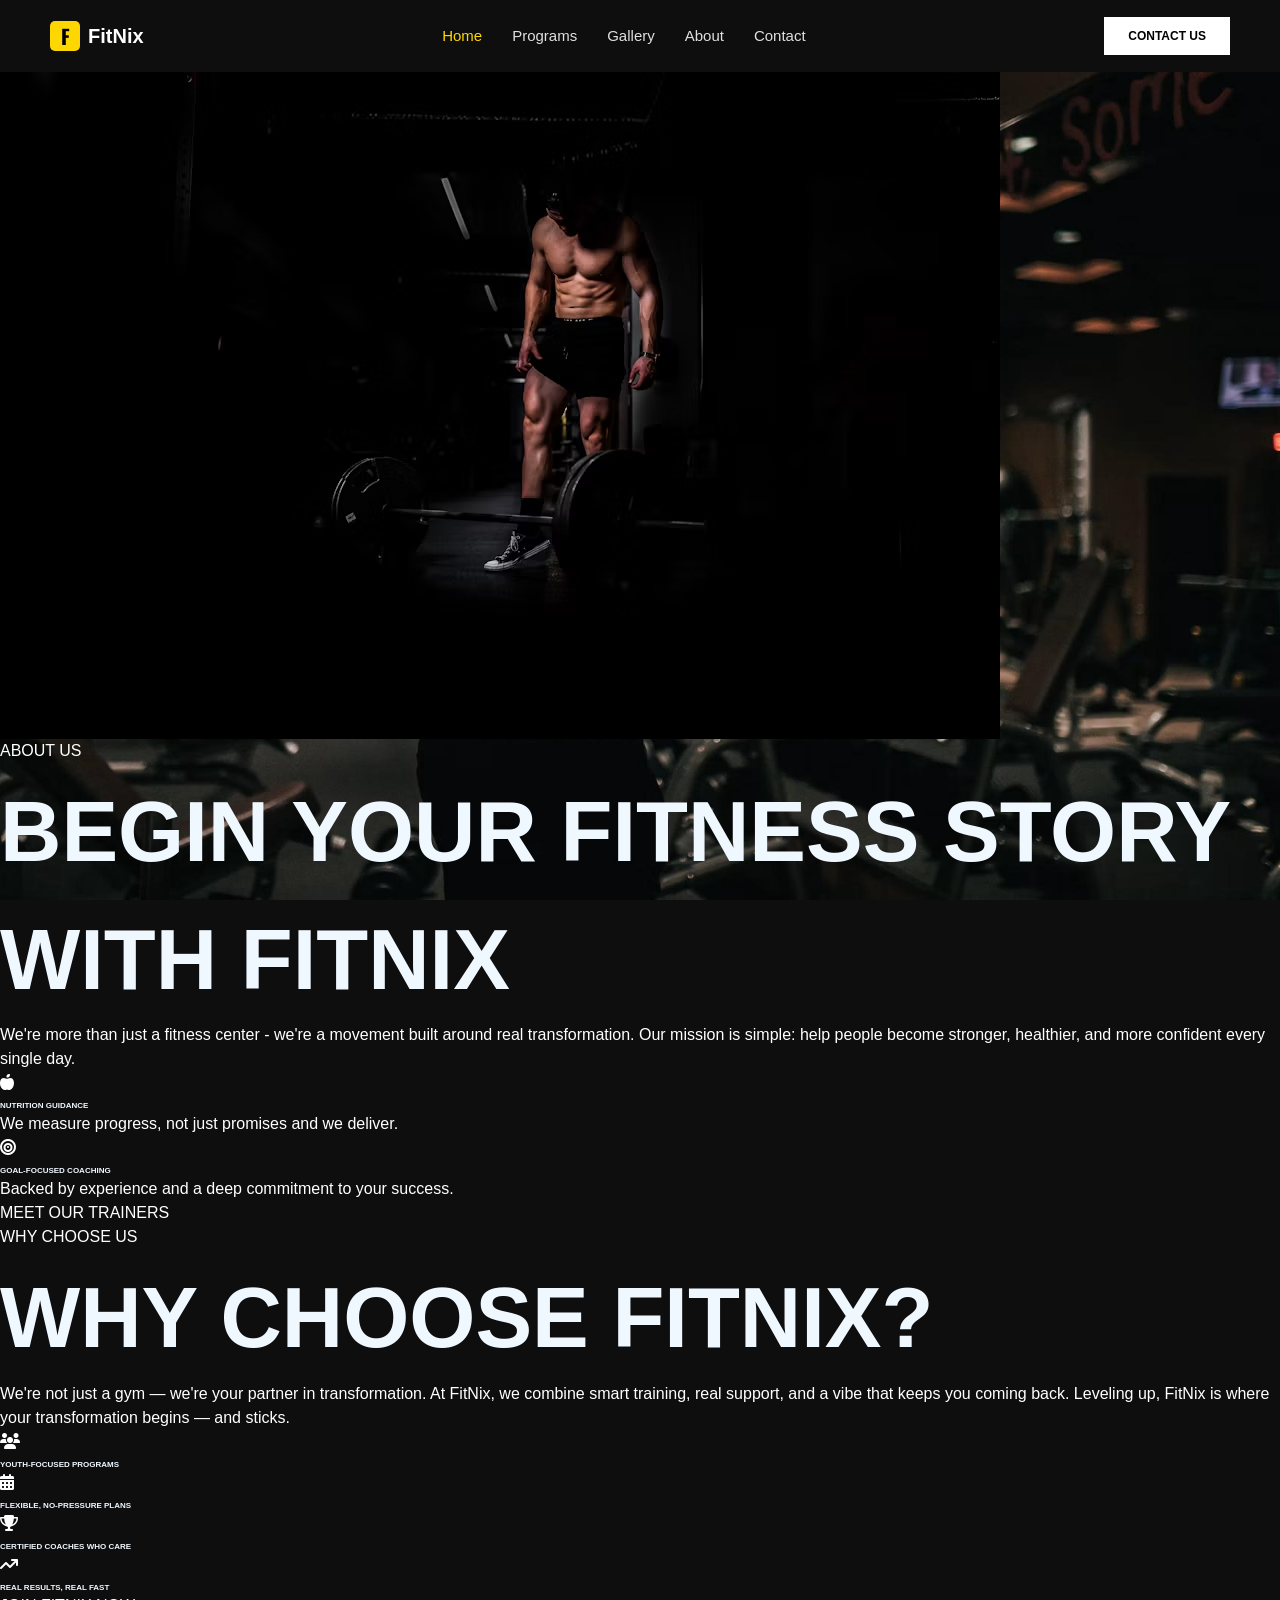
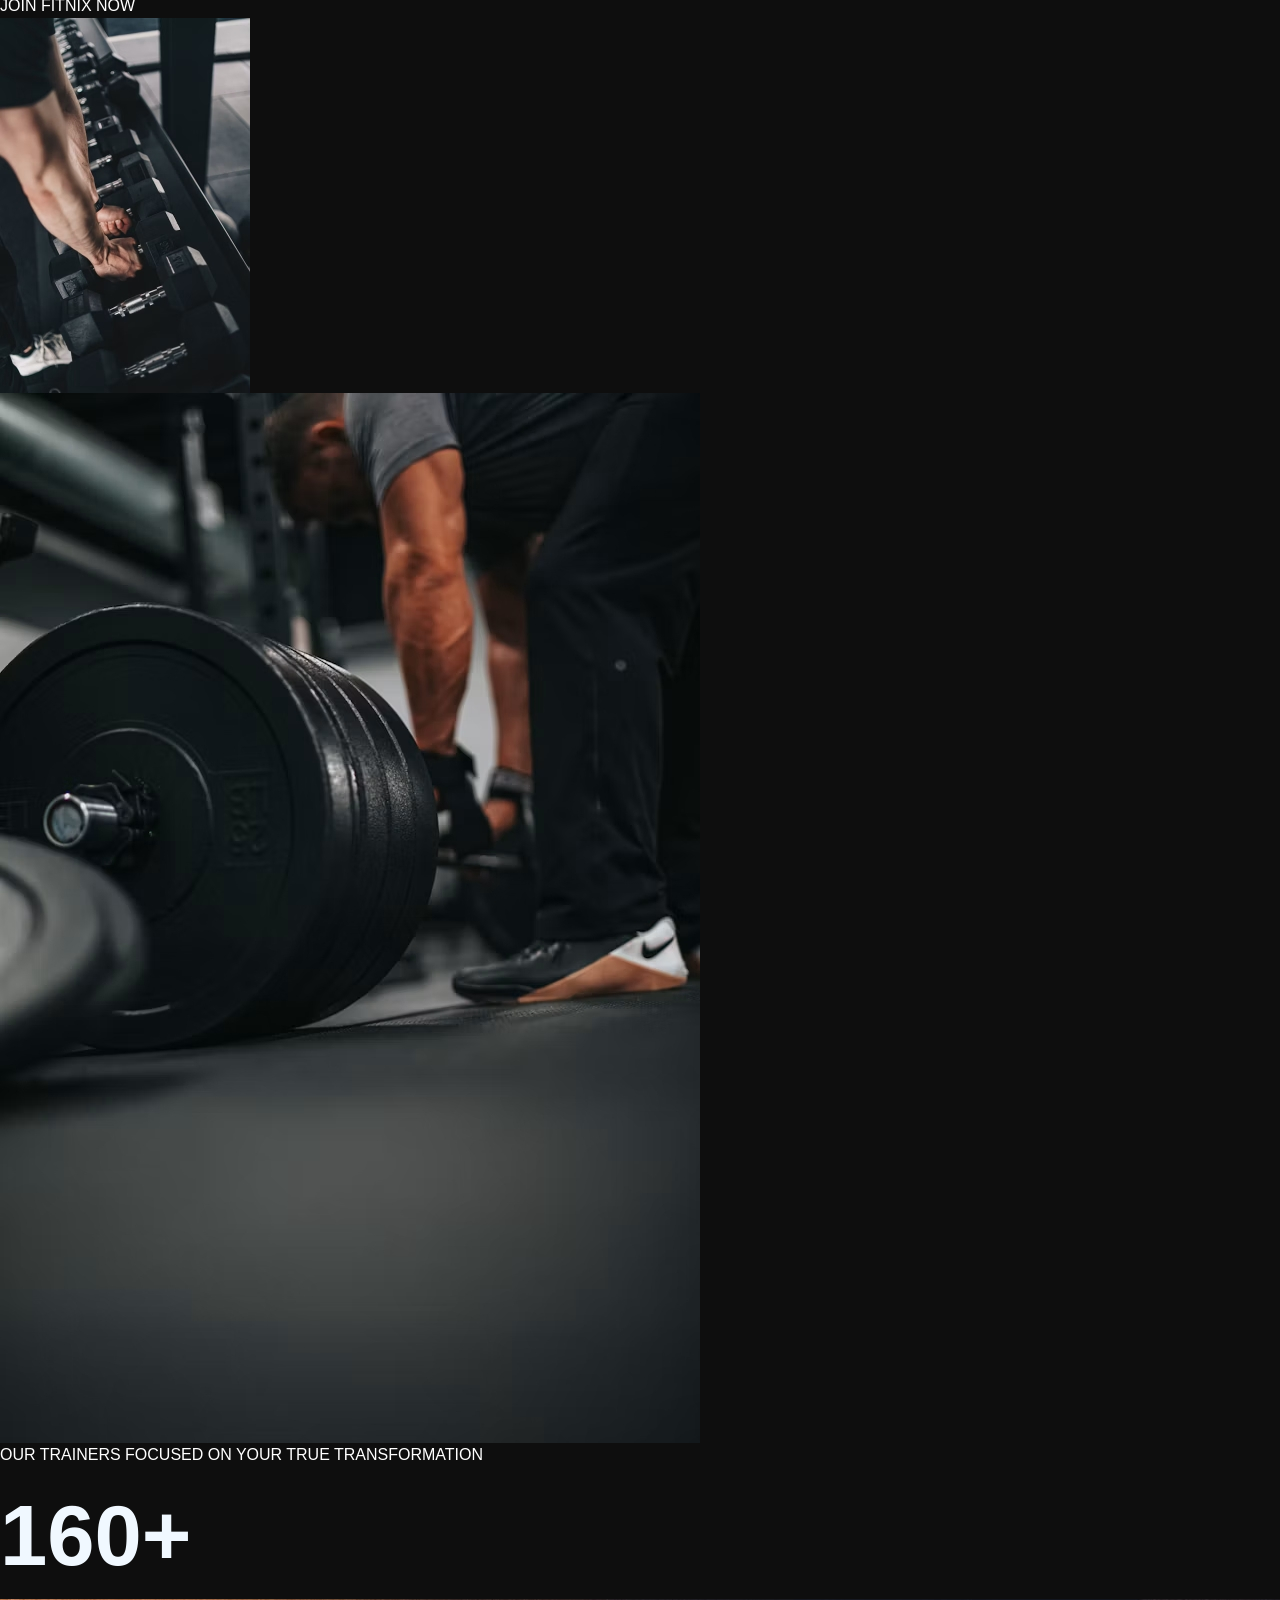
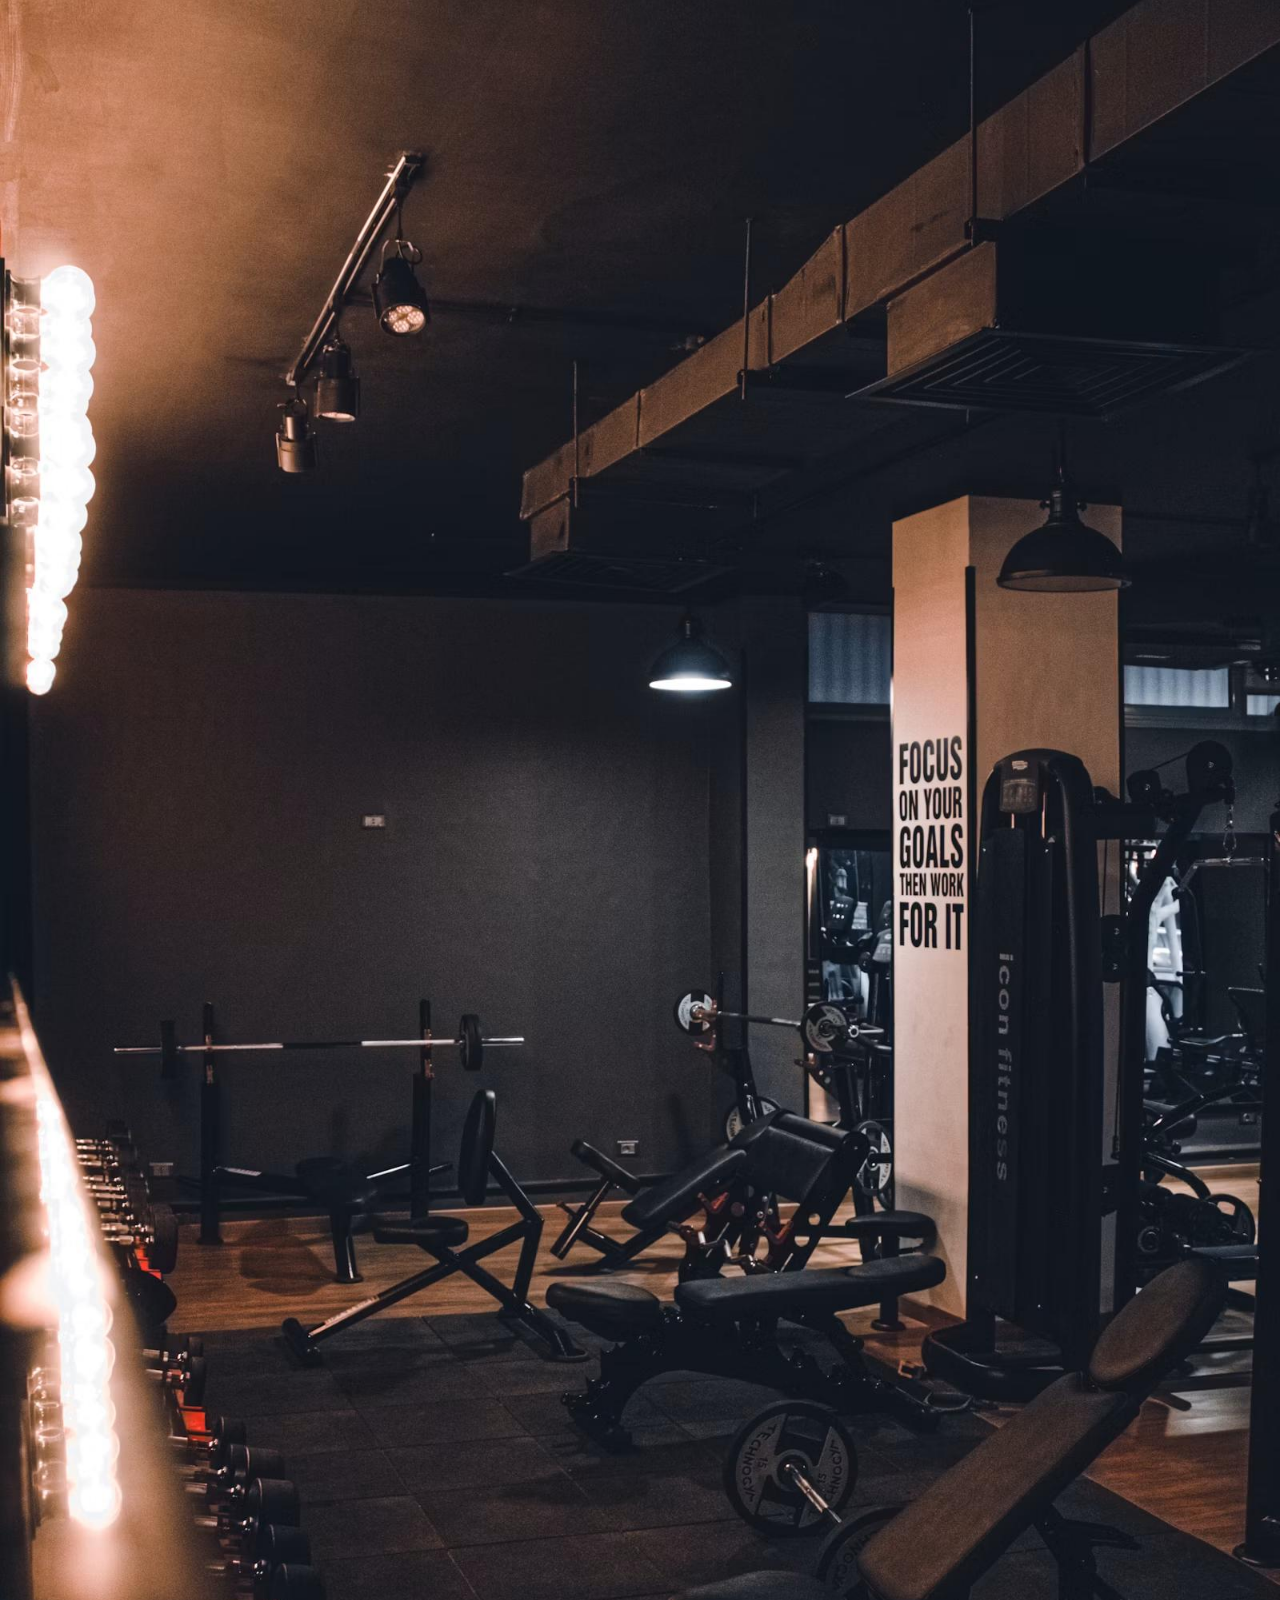
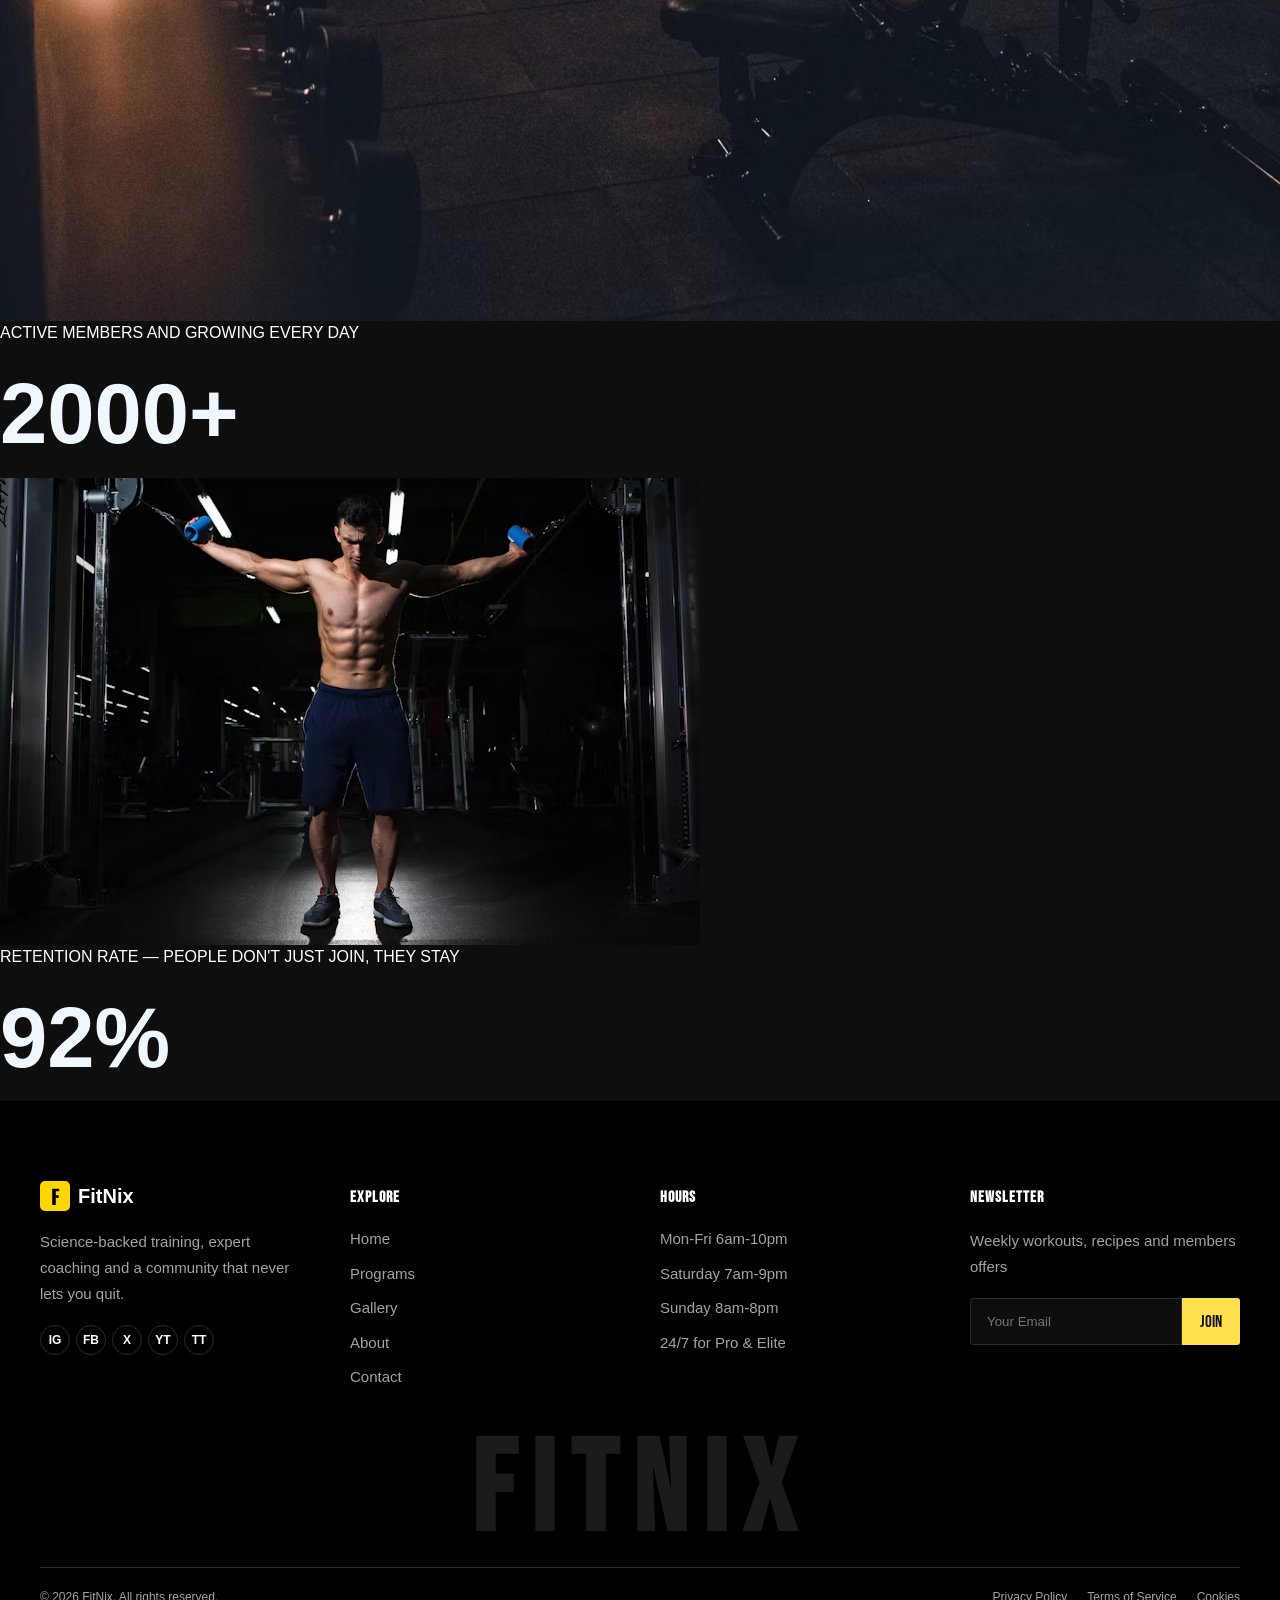
==== commit 0eb97239: "Merge shared navigation updates with About and contact page content" ====
--- a/about.html
+++ b/about.html
@@ -3,12 +3,51 @@
 <head>
     <meta charset="UTF-8">
     <meta name="viewport" content="width=device-width, initial-scale=1.0">
-    <title>About Us | FitNix</title>
-    <link rel="stylesheet" href="https://cdnjs.cloudflare.com/ajax/libs/font-awesome/6.5.0/css/all.min.css">
-    <link rel="stylesheet" href="./css/about.css">
-</head>
-<body class="page-about">
-
+    <meta
+      name="description"
+      content="Fit Nix, salle de sport à Casablanca : musculation, yoga, cardio et boxe fitness avec des coachs diplômés. Réservez votre cours d'essai gratuit."
+    />
+    <title>Fit Nix | Salle de sport à Casablanca</title>
+
+    <link rel="preconnect" href="https://fonts.googleapis.com" />
+    <link rel="preconnect" href="https://fonts.gstatic.com" crossorigin />
+    <link
+      href="https://fonts.googleapis.com/css2?family=Inter:wght@400;500;600&family=Poppins:wght@600;700;800&display=swap"
+      rel="stylesheet"
+    />
+
+    <link rel="stylesheet" href="./css/navigation.css">
+    <link rel="stylesheet" href="./css/footer.css">
+    <link rel="stylesheet" href="./css/hero.css">
+    <script src="./js/script.js" defer></script>
+<link rel="stylesheet" href="./css/about.css">
+<link rel="stylesheet" href="https://cdnjs.cloudflare.com/ajax/libs/font-awesome/6.5.0/css/all.min.css"></head>
+<body class="page-home">
+<nav class="navbar" aria-label="Main navigation">
+        <a href="./index.html" class="logo" aria-label="FitNix home">
+            <span class="logo-icon">F</span>
+            <span class="logo-text">FitNix</span>
+        </a>
+
+        <ul class="nav-links" id="main-menu">
+            <li><a href="./index.html" class="active">Home</a></li>
+            <li><a href="./program.html">Programs</a></li>
+            <li><a href="./gallery.html">Gallery</a></li>
+            <li><a href="./about.html">About</a></li>
+            <li><a href="./contact.html">Contact</a></li>
+        </ul>
+
+        <button class="menu-toggle" type="button" aria-label="Toggle menu" aria-controls="main-menu" aria-expanded="false">
+            <span></span>
+            <span></span>
+            <span></span>
+        </button>
+
+        <div class="nav-action">
+            <a href="./contact.html" class="btn-contact">CONTACT US</a>
+        </div>
+    </nav>
+    
 <main>
 <section class="about-section">
     <div class="image">
@@ -103,6 +142,68 @@
     </article>
 </section>
 </main>
-
+<footer class="site-footer">
+        <div class="footer-container">
+            <div class="footer-col">
+                <div class="logo">
+                    <span class="logo-icon">F</span>
+                    <span class="logo-text">FitNix</span>
+                </div>
+                <p>Science-backed training, expert coaching and a community that never lets you quit.</p>
+                <div class="footer-social">
+                    <a href="#" aria-label="Instagram">IG</a>
+                    <a href="#" aria-label="Facebook">FB</a>
+                    <a href="#" aria-label="X">X</a>
+                    <a href="#" aria-label="YouTube">YT</a>
+                    <a href="#" aria-label="TikTok">TT</a>
+                </div>
+            </div>
+
+            <div class="footer-col">
+                <h2>EXPLORE</h2>
+                <nav aria-label="Footer navigation">
+                    <ul class="footer-list">
+                        <li><a href="./index.html" class="active">Home</a></li>
+                        <li><a href="./program.html">Programs</a></li>
+                        <li><a href="./gallery.html">Gallery</a></li>
+                        <li><a href="./about.html">About</a></li>
+                        <li><a href="./contact.html">Contact</a></li>
+                    </ul>
+                </nav>
+            </div>
+
+            <div class="footer-col">
+                <h2>HOURS</h2>
+                <ul class="footer-list">
+                    <li>Mon-Fri 6am-10pm</li>
+                    <li>Saturday 7am-9pm</li>
+                    <li>Sunday 8am-8pm</li>
+                    <li>24/7 for Pro &amp; Elite</li>
+                </ul>
+            </div>
+
+            <div class="footer-col">
+                <h2>NEWSLETTER</h2>
+                <p>Weekly workouts, recipes and members offers</p>
+                <form class="footer-form">
+                    <input type="email" name="newsletter-email" placeholder="Your Email" aria-label="Your email" required>
+                    <button type="submit" class="footer-btn">JOIN</button>
+                </form>
+            </div>
+        </div>
+
+        <div class="footer-title" aria-hidden="true">
+            <h2>FITNIX</h2>
+        </div>
+        <hr>
+        <div class="footer-bottom">
+            <span>&copy; 2026 FitNix. All rights reserved.</span>
+            <div class="footer-legal">
+                <a href="#">Privacy Policy</a>
+                <a href="#">Terms of Service</a>
+                <a href="#">Cookies</a>
+            </div>
+        </div>
+    </footer>
 </body>
-</html>+</html>
--- a/css/navigation.css
+++ b/css/navigation.css
@@ -0,0 +1,172 @@
+
+    
+
+
+@import url('https://fonts.googleapis.com/css2?family=Anton&family=Bebas+Neue&family=Oswald:wght@700&display=swap');
+
+
+* {
+    margin: 0;
+    padding: 0;
+    box-sizing: border-box;
+}
+
+body {
+    padding-top: 72px;              
+    background-color: #0e0e0e;
+    color: #ffffff;
+    font-family: Arial, Helvetica, sans-serif;
+    line-height: 1.5;
+    overflow-x: hidden;
+}
+
+img {
+    display: block;
+    max-width: 100%;
+}
+
+a {
+    color: inherit;
+    text-decoration: none;
+}
+
+ul {
+    list-style: none;
+}
+
+
+
+.logo {
+    display: flex;
+    align-items: center;
+    gap: 8px;
+    color: #ffffff;
+    font-weight: bold;
+    font-size: 20px;
+}
+
+.logo-icon {
+    display: flex;
+    justify-content: center;
+    align-items: center;
+    width: 30px;
+    height: 30px;
+    background-color: #ffd700;
+    color: #000000;
+    border-radius: 5px;
+    font-family: 'Oswald', sans-serif;
+    font-weight: 900;
+}
+
+
+.navbar {
+    position: fixed;
+    top: 0;
+    left: 0;
+    width: 100%;
+    height: 72px;
+    padding: 0 50px;
+    display: flex;
+    justify-content: space-between;
+    align-items: center;
+    background-color: #0e0e0e;
+    z-index: 1000;
+}
+
+.navbar .nav-links {
+    display: flex;
+    gap: 30px;
+}
+
+.navbar .nav-links a {
+    color: #e0e0e0;
+    font-size: 15px;
+}
+
+.navbar .nav-links a:hover,
+.navbar .nav-links a.active {
+    color: gold;
+}
+
+.btn-contact {
+    display: inline-block;
+    padding: 10px 24px;
+    background-color: #ffffff;
+    color: #000000;
+    font-size: 12px;
+    font-weight: 700;
+    text-transform: uppercase;
+}
+
+.btn-contact:hover {
+    background-color: #ffe14d;
+}
+
+
+.menu-toggle {
+    display: none;
+    width: 40px;
+    height: 36px;
+    border: none;
+    border-radius: 5px;
+    background-color: #ffffff;
+    cursor: pointer;
+}
+
+.menu-toggle span {
+    display: block;
+    width: 20px;
+    height: 2px;
+    margin: 5px auto;
+    background-color: #000000;
+}
+
+/* ---------- TABLETTE ---------- */
+
+@media (max-width: 1024px) {
+    .navbar {
+        padding: 0 24px;
+    }
+
+    .navbar .nav-links {
+        gap: 18px;
+    }
+}
+
+
+
+@media (max-width: 768px) {
+    .navbar {
+        padding: 0 20px;
+    }
+
+    .menu-toggle {
+        display: block;
+    }
+
+    .nav-action {
+        display: none;
+    }
+
+  
+    .navbar .nav-links {
+        display: none;
+        position: absolute;
+        top: 72px;
+        left: 0;
+        width: 100%;
+        flex-direction: column;
+        gap: 0;
+        background-color: #0e0e0e;
+    }
+
+    .navbar.open .nav-links {
+        display: flex;
+    }
+
+    .navbar .nav-links a {
+        display: block;
+        padding: 16px 20px;
+        font-size: 16px;
+    }
+}
--- a/css/footer.css
+++ b/css/footer.css
@@ -0,0 +1,192 @@
+
+.site-footer {
+    padding: 80px 40px 24px;
+    background-color: #000000;
+}
+
+.site-footer h2 {
+    font-family: 'Bebas Neue', sans-serif;
+    font-size: 16px;
+    letter-spacing: 1px;
+    text-transform: uppercase;
+    color: #ffffff;
+}
+
+/* 4 colonnes */
+.footer-container {
+    display: grid;
+    grid-template-columns: repeat(4, 1fr);
+    gap: 40px;
+    max-width: 1200px;
+    margin: 0 auto;
+}
+
+.footer-col {
+    display: flex;
+    flex-direction: column;
+    gap: 18px;
+}
+
+.footer-col p {
+    font-size: 15px;
+    line-height: 26px;
+    color: #a3a3a3;
+}
+
+/* Réseaux sociaux */
+.footer-social {
+    display: flex;
+    gap: 6px;
+}
+
+.footer-social a {
+    display: flex;
+    justify-content: center;
+    align-items: center;
+    width: 30px;
+    height: 30px;
+    border: 1px solid #2a2a2a;
+    border-radius: 50%;
+    font-size: 12px;
+    font-weight: 700;
+}
+
+.footer-social a:hover {
+    color: gold;
+    border-color: gold;
+}
+
+/* Listes de liens et d'horaires */
+.footer-list {
+    display: flex;
+    flex-direction: column;
+    gap: 12px;
+}
+
+.footer-list a,
+.footer-list li {
+    font-size: 15px;
+    color: #a3a3a3;
+}
+
+.footer-list a:hover,
+.footer-list li:hover {
+    color: gold;
+}
+
+/* Newsletter */
+.footer-form {
+    display: flex;
+}
+
+.footer-form input {
+    flex: 1;
+    width: 100%;
+    height: 47px;
+    padding: 14px 16px;
+    background-color: #0e0e0e;
+    border: 1px solid #2a2a2a;
+    border-radius: 3px 0 0 3px;
+    color: #ffffff;
+}
+
+.footer-btn {
+    height: 47px;
+    padding: 0 18px;
+    background-color: #ffe14d;
+    border: none;
+    border-radius: 0 3px 3px 0;
+    color: #111111;
+    font-family: 'Bebas Neue', sans-serif;
+    font-size: 17px;
+    cursor: pointer;
+}
+
+.footer-btn:hover {
+    background-color: #e8ca35;
+}
+
+/* Gros mot FITNIX décoratif */
+.footer-title {
+    overflow: hidden;
+    text-align: center;
+}
+
+.site-footer .footer-title h2 {
+    margin: 40px 0 10px;
+    font-size: 128px;
+    letter-spacing: 15px;
+    line-height: 1;
+    color: #1b1b1b;
+}
+
+.site-footer hr {
+    border: none;
+    border-top: 1px solid #2a2a2a;
+}
+
+/* Bas du footer */
+.footer-bottom {
+    display: flex;
+    justify-content: space-between;
+    flex-wrap: wrap;
+    gap: 16px;
+    max-width: 1200px;
+    margin: 0 auto;
+    padding-top: 20px;
+    font-size: 12px;
+    color: #a3a3a3;
+}
+
+.footer-legal {
+    display: flex;
+    gap: 20px;
+}
+
+.footer-legal a {
+    font-size: 12px;
+    color: #a3a3a3;
+}
+
+.footer-legal a:hover {
+    color: gold;
+}
+
+/* ---------- TABLETTE ---------- */
+
+@media (max-width: 1024px) {
+    .footer-container {
+        grid-template-columns: repeat(2, 1fr);
+    }
+
+    .site-footer .footer-title h2 {
+        font-size: 80px;
+    }
+}
+
+/* ---------- MOBILE ---------- */
+
+@media (max-width: 600px) {
+    .site-footer {
+        padding: 50px 20px 20px;
+    }
+
+    .footer-container {
+        grid-template-columns: 1fr;
+    }
+
+    .site-footer .footer-title h2 {
+        font-size: 48px;
+        letter-spacing: 5px;
+    }
+
+    .footer-bottom {
+        flex-direction: column;
+    }
+}
+
+  
+
+       
+       
+    
--- a/css/hero.css
+++ b/css/hero.css
@@ -0,0 +1,415 @@
+html, body {
+    overflow-X: hidden; 
+}
+h1,h2{
+    margin-top: 5px;
+    font-size:85px;
+    color: aliceblue;
+    font-family: 'Anton', sans-serif;
+}
+
+.paragraphe{
+    color: aliceblue;
+    font-size: 13px;
+}
+h3{
+    margin-top: 5px;
+    font-size:8px;
+    color: aliceblue;
+    font-family: 'Anton', sans-serif;
+}
+
+.page-home{
+    background-image: url("../image/fitnix-hero-background.jpg");
+    background-repeat: no-repeat;
+    background-position: center;
+    background-attachment: fixed;
+    background-size: cover;
+    background-color: #0e0e0e;
+}
+.etoile{
+    color:#FFE14D;
+}
+
+.conteneur{
+    display: flex;
+    width: 100%;
+    padding: 40px;
+    justify-content: space-between;
+    align-items: flex-end; 
+    gap: 30px;
+    margin: 0 auto;
+}
+.gauche-main{
+    padding: 5px;
+    width: 100%;
+    
+}
+.petite-texte{
+    margin-top: 30px;
+    margin-bottom: 5px;
+}
+.titre-texte{
+    font-size:85px;
+    color:#FFE14D;
+}
+.image-texte{
+    display: flex;
+    align-items: center;
+    flex-wrap: wrap;
+    gap: 15px;
+    width: 100%;
+}
+.image-main {
+    width: 130px;
+    height: 70px;
+    object-fit: cover;
+    border-radius: 4px;
+    border: 1px solid #58585f;
+}
+.images-gauche{
+    width: 50px;
+    height: 30px;
+    object-fit: cover;
+    border-radius: 40px;
+    margin-left: -10px;
+    margin-right: -10px;
+}
+
+
+.droite-main{ 
+    display: flex;
+    flex-direction: column;
+    justify-content: space-between;
+    width: 260px;
+    min-height: 350px;
+    padding: 5px;
+    gap: 25px;
+    flex: 0 0 260px;
+}
+
+.texte-droite-top {
+    padding: 10px;
+    
+}
+
+.border-text-droite{
+    border-left: 2px solid #58585f ;
+    padding: 15px;
+}
+
+.border-text-droite strong {
+    font-size: 30px;
+    color:#FFE14D;
+}
+
+.texte-droite-bas{
+    width: 90%;
+    color: aliceblue;
+    font-size: 15px;
+}
+.bouton  {
+  display: inline-block;
+  margin-top: 16px;
+  padding: 14px 28px;
+  border-radius: 8px;
+  border: 1px solid #ffe14d;
+  font-size: 16px;
+  font-weight: 600;
+  text-align: center;
+  cursor: pointer;
+  color: #0c0c0c;
+  background-color: #ffe14d;
+  transition: transform 0.2s ease;
+}
+.bouton-principal:hover {
+  transform: scale(1.05);
+}
+.trainers-section{
+    padding: 20px 40px 60px;
+    display: grid;
+    grid-template-columns: repeat(4, 1fr) ;
+    column-gap: 20px;
+    row-gap: 30px;
+    margin: 0 auto;
+}
+.trainers-header{
+    grid-column: span 2;
+    align-self: center;
+}
+.soustitre{
+    color:#FFE14D;
+}
+
+.titre-header{
+    font-size: 50px;
+}
+.trainers-description {
+    grid-column: span 2;
+    display: flex;
+    justify-content: flex-end;
+    align-items: center;
+}
+
+.header-p{
+    max-width: 400px;
+    font-size: 16px;
+    color: #cbcbd1 ;
+}
+.carte{
+    margin: 0;
+}
+.carte img{
+
+    width: 100%;
+    height: 350px;
+    object-fit: cover;
+    border-radius: 5px;
+}
+.carte h3 {
+    font-size: 24px;
+    margin-top: 12px;
+    font-family: 'Anton', sans-serif;
+    font-size: 24px;
+    font-weight: 400;
+    color: aliceblue;
+}
+.carte p {
+    font-size: 15px;
+    margin-left: 20px;
+    margin-top: 0px;
+    color:#FFE14D;
+}
+.marquee-direction {
+    height: 40px;
+    background-color: #FFE14D;
+    margin: 30px 0;
+    overflow: hidden;
+}
+.page-home .marquee {
+    height: 40px;
+    line-height: 40px;
+}
+
+.page-home .marquee span {
+    margin: 0 25px;
+    font-family: Verdana, Geneva, Tahoma, sans-serif;
+    font-size: 13px;
+    font-weight: 700;
+    color: #0c0c0c;
+}
+@media (max-width: 1024px) {
+html, body {
+    overflow-X: hidden; 
+}
+.marquee-direction {
+        width: 100%;
+        max-width: none;
+        height: 40px;
+        margin-right: 0;
+    }
+  .trainers-section {
+    width: 100%;
+    padding: 24px;
+    box-sizing: border-box;
+    grid-template-columns: repeat(4, minmax(0, 1fr));
+    gap: 24px 16px;
+  }
+
+  .trainers-description {
+    grid-column: span 2;
+  }
+
+  .trainers-header {
+    margin-left: 0;
+  }
+
+  .titre-header {
+    font-size: 40px;
+  }
+
+  .header-p {
+    max-width: 100%;
+    font-size: 15px;
+  }
+
+  .carte {
+    min-width: 0;
+  }
+
+  .carte img {
+    width: 100%;
+    height: 260px;
+    object-fit: cover;
+  }
+
+  .carte h3 {
+    margin: 10px 0 2px;
+    font-size: 18px;
+  }
+
+  .carte p {
+    margin: 0;
+    font-size: 14px;
+  }
+}
+
+
+@media (max-width: 768px) {
+html, body {
+    overflow-X: hidden; 
+}
+.page-home{
+    background-image: url("../image/fitnix-hero-background.jpg");
+    background-position: center top;
+    background-attachment: scroll;
+    background-size: cover;
+    width: 100%;
+}
+    h1,h2{
+    font-size:40px;
+    color: aliceblue;
+    font-family: 'Anton', sans-serif;
+}
+.paragraphe{
+    color: aliceblue;
+    font-size: 15px;
+    margin-top: 30px;
+}
+.conteneur {
+        flex-direction: column;
+        align-items: stretch;
+        width: 100%;
+        padding: 10px;
+        gap: 0px;
+}
+.gauche-main {
+        width: 100%;
+        padding: 0;
+}
+.image-texte{
+    display: flex;
+    flex-direction: column;
+    align-items: flex-start;
+    gap: 10px;
+    width: 100%;
+    
+}
+.image-main {
+    width: 75%;
+    max-width: 190px;
+    height: auto;
+    aspect-ratio: 1.65;
+    object-fit: cover;
+    border-radius: 4px;
+    border: 1px solid #58585f;
+}
+.images-gauche {
+    margin-left: 0px;
+        width: 40px;
+        height: 28px;
+}
+.texte-main {
+    align-self: flex-start;
+}
+.titre-texte{
+    font-size: 40px;
+}
+.droite-main {
+    flex-direction: row;
+        position: static;
+        width: 100%;
+        padding: 0;
+        align-items: stretch;
+        gap: 0px;
+        min-height: 40px;
+    }
+.texte-droite-top {
+    padding: 10px;
+}
+
+.border-text-droite{
+    border-left: 5px solid #58585f ;
+    padding: 5px;
+}
+
+.texte-droite-bas{
+    width: 100%;
+    font-size: 13px;
+    color: aliceblue;
+    
+}
+.bouton  {
+  padding: 4px 10px;
+  border-radius: 8px;
+  font-size: 10px;
+  font-weight: 800;
+}
+.marquee-direction {
+        width: 100%;
+        max-width: none;
+        height: 40px;
+        margin-right: 0;
+    }
+.marquee{
+    height: 40px;
+    gap: clamp(14px, 3vw, 24px);
+}
+.trainers-section {
+    width: 100%;
+    padding: 0px;
+    display: grid;
+    grid-template-columns: repeat(2, minmax(0, 1fr));
+    column-gap: 2px;
+  }
+
+  .trainers-header {
+    margin-left: 0;
+  }
+
+  .soustitre {
+    margin: 0 0 8px;
+    font-size: 20px;
+  }
+
+  .titre-header {
+    margin: 0;
+    font-size: 35px;
+  }
+
+  .trainers-description {
+    grid-column: 1 / -1;
+    width: 70%;
+    justify-content: flex-start;
+  }
+
+  .header-p {
+    max-width: 100%;
+    margin: 0;
+    font-size: 20px;
+  }
+
+  .carte {
+    min-width: 0;
+    width: 100%;
+  }
+
+  .carte img {
+    width: 100%;
+    height: 150px;
+    object-fit: cover;
+    border-radius: 5px;
+  }
+
+  .carte h3 {
+    margin:0;
+    font-size: 16px;
+  }
+
+  .carte p {
+    margin: 0;
+    font-size: 14px;
+  }
+
+}
+
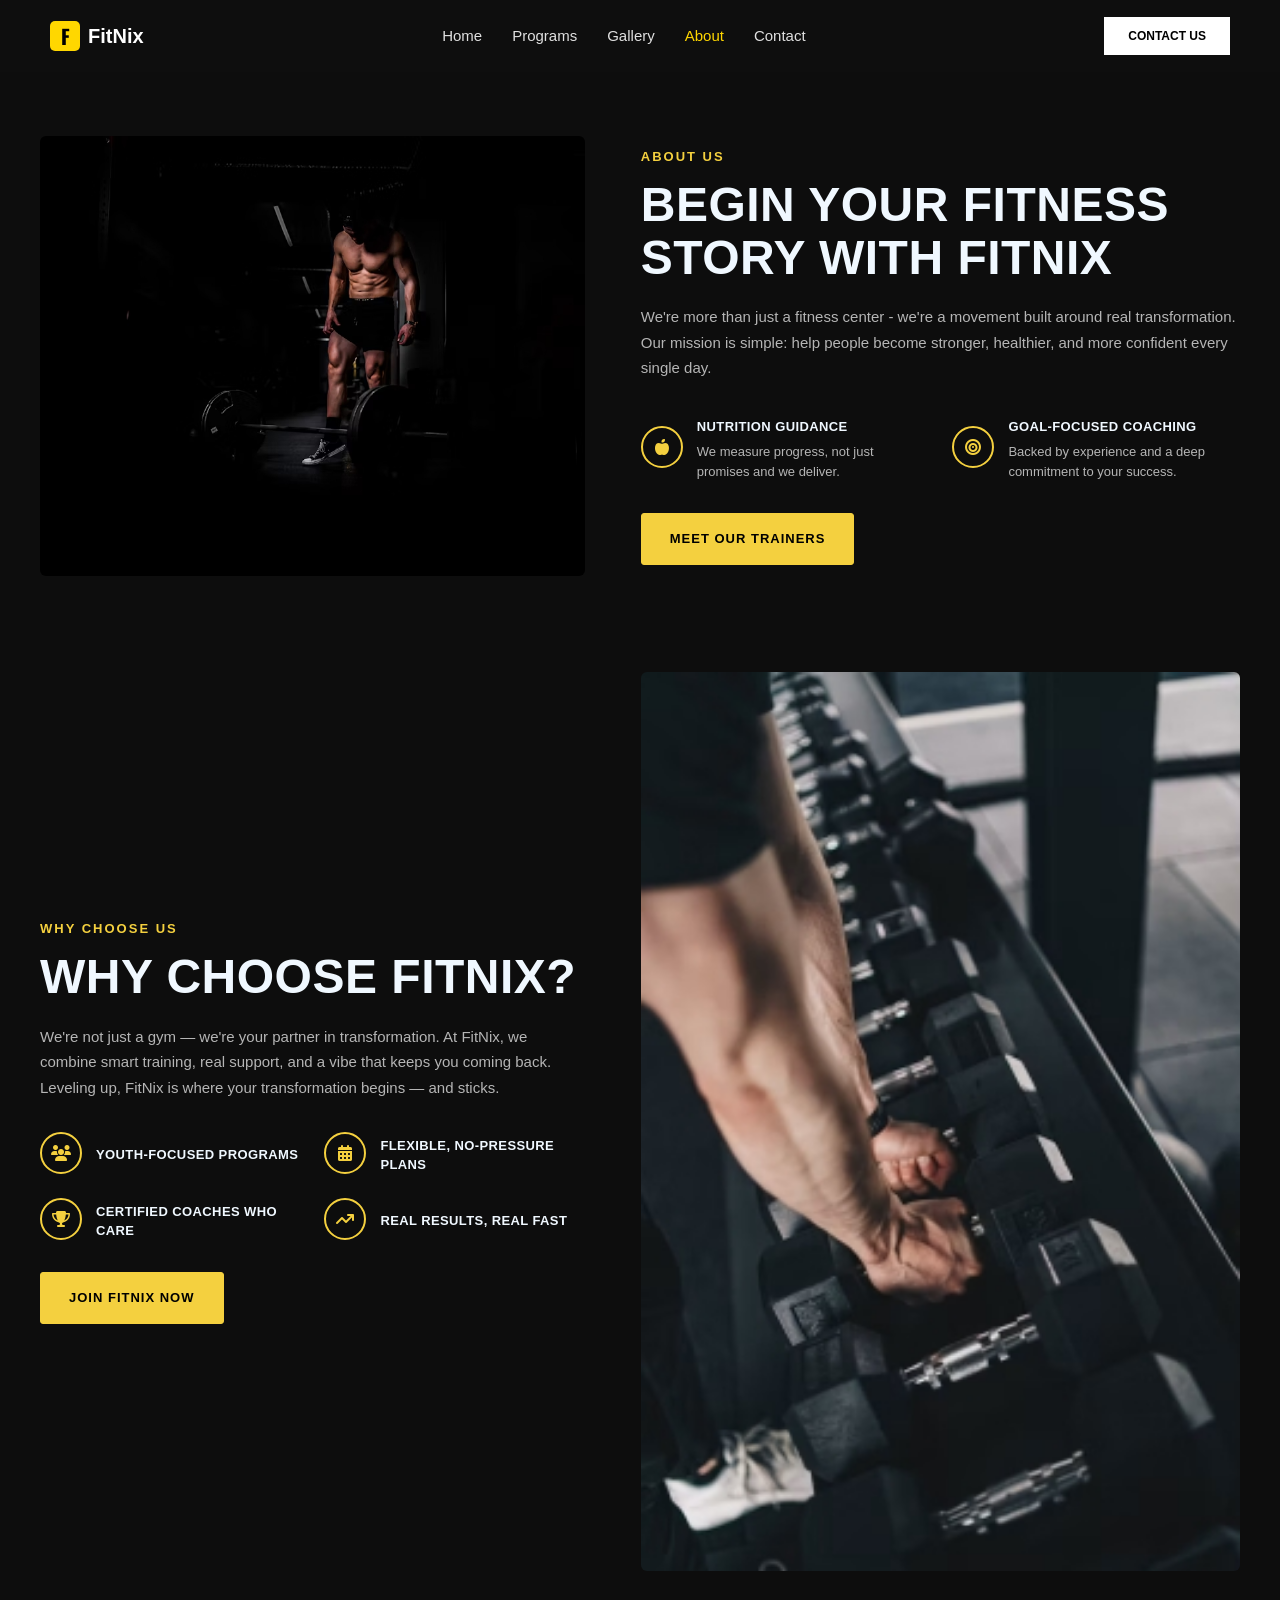
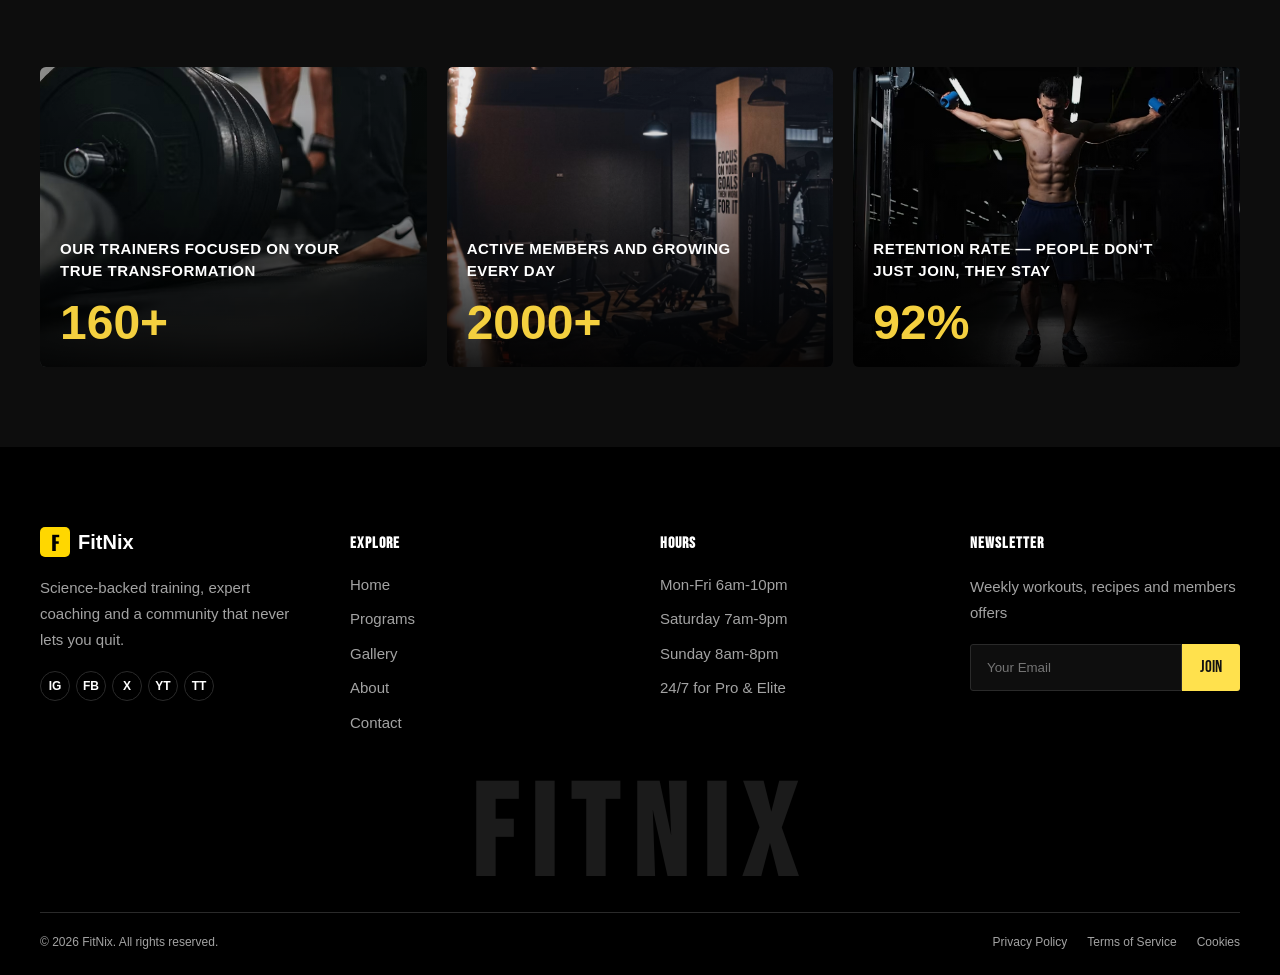
==== commit 3011ba62: "Version final" ====
--- a/about.html
+++ b/about.html
@@ -22,21 +22,21 @@
     <script src="./js/script.js" defer></script>
 <link rel="stylesheet" href="./css/about.css">
 <link rel="stylesheet" href="https://cdnjs.cloudflare.com/ajax/libs/font-awesome/6.5.0/css/all.min.css"></head>
-<body class="page-home">
+<body class="page-about"> 
 <nav class="navbar" aria-label="Main navigation">
         <a href="./index.html" class="logo" aria-label="FitNix home">
             <span class="logo-icon">F</span>
             <span class="logo-text">FitNix</span>
         </a>
-
+ 
         <ul class="nav-links" id="main-menu">
-            <li><a href="./index.html" class="active">Home</a></li>
+            <li><a href="./index.html">Home</a></li>
             <li><a href="./program.html">Programs</a></li>
             <li><a href="./gallery.html">Gallery</a></li>
-            <li><a href="./about.html">About</a></li>
+            <li><a href="./about.html"class="active">About</a></li>
             <li><a href="./contact.html">Contact</a></li>
         </ul>
-
+ 
         <button class="menu-toggle" type="button" aria-label="Toggle menu" aria-controls="main-menu" aria-expanded="false">
             <span></span>
             <span></span>
--- a/css/hero.css
+++ b/css/hero.css
@@ -42,7 +42,7 @@
 }
 .gauche-main{
     padding: 5px;
-    width: 100%;
+    width: 50%;
     
 }
 .petite-texte{
@@ -72,8 +72,10 @@
     height: 30px;
     object-fit: cover;
     border-radius: 40px;
-    margin-left: -10px;
-    margin-right: -10px;
+}
+
+.img-laut{
+    display: flex;
 }
 
 
@@ -108,6 +110,7 @@
     color: aliceblue;
     font-size: 15px;
 }
+
 .bouton  {
   display: inline-block;
   margin-top: 16px;
